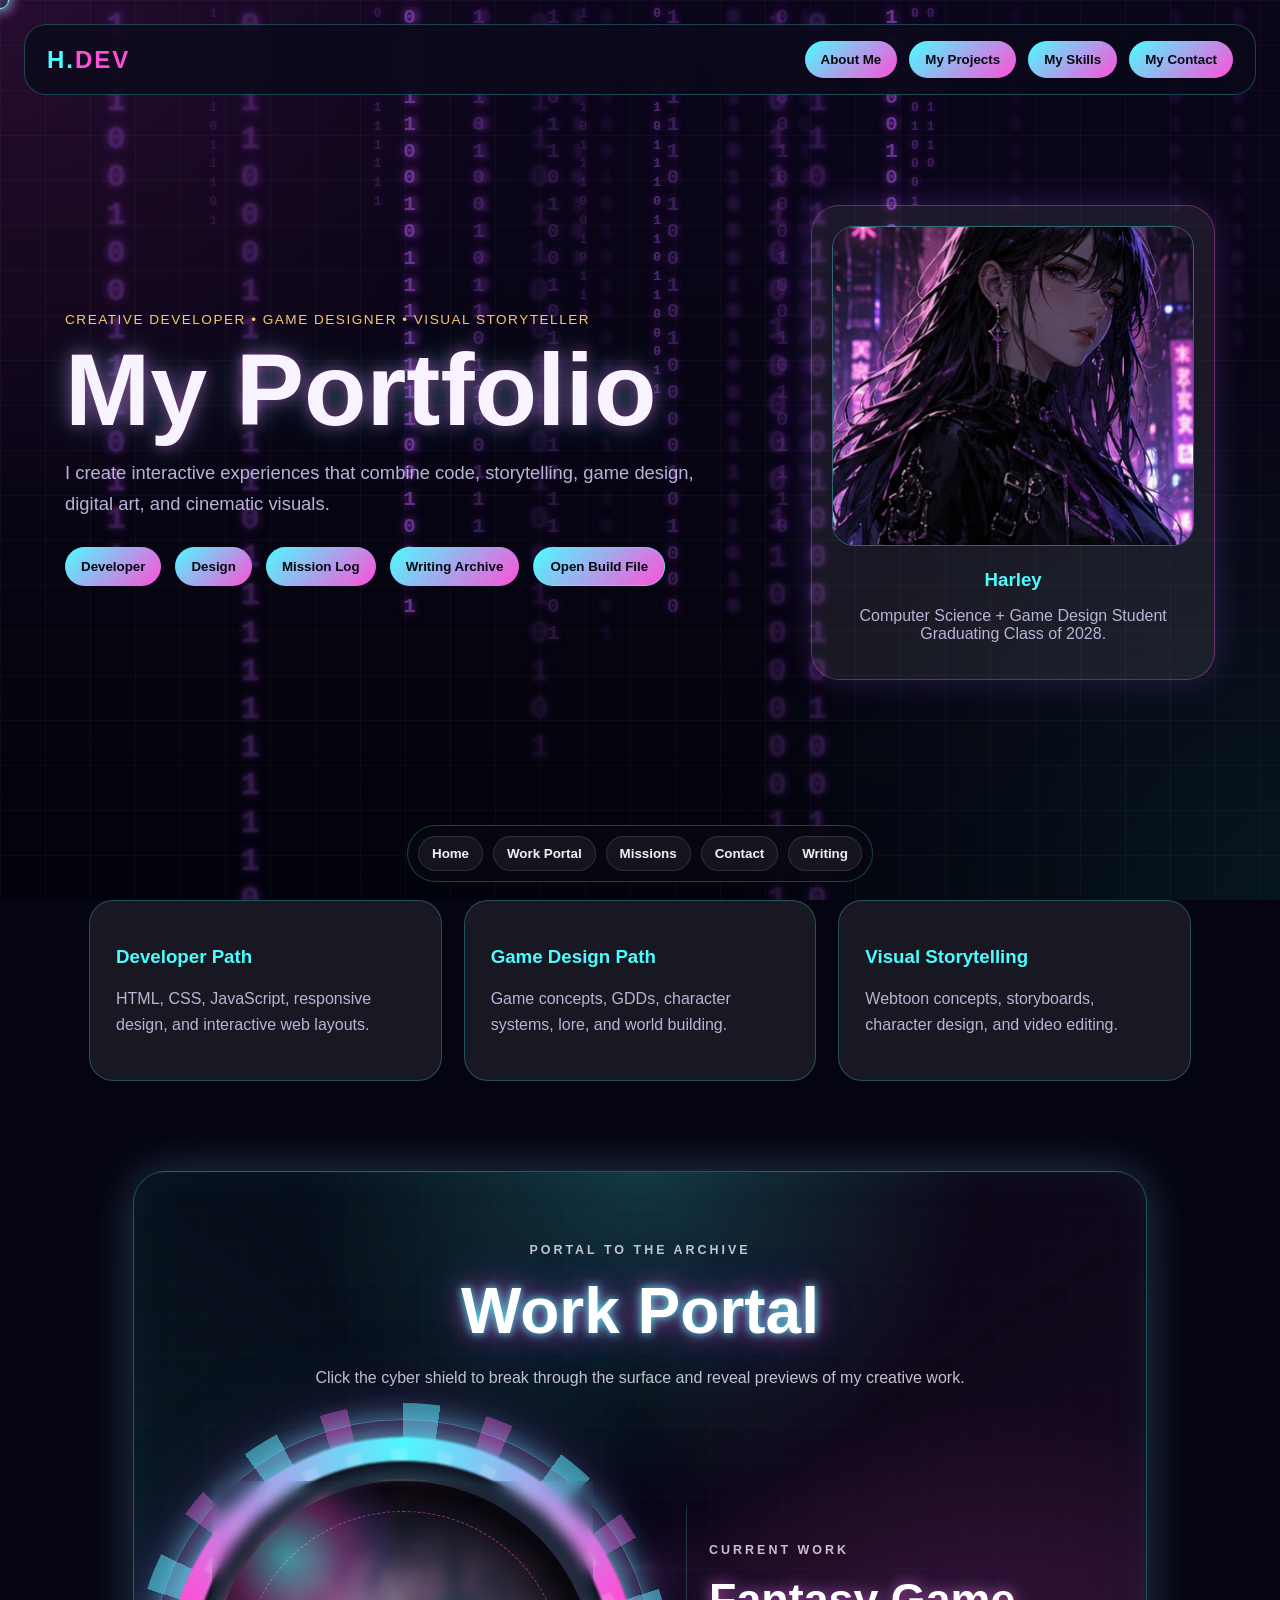
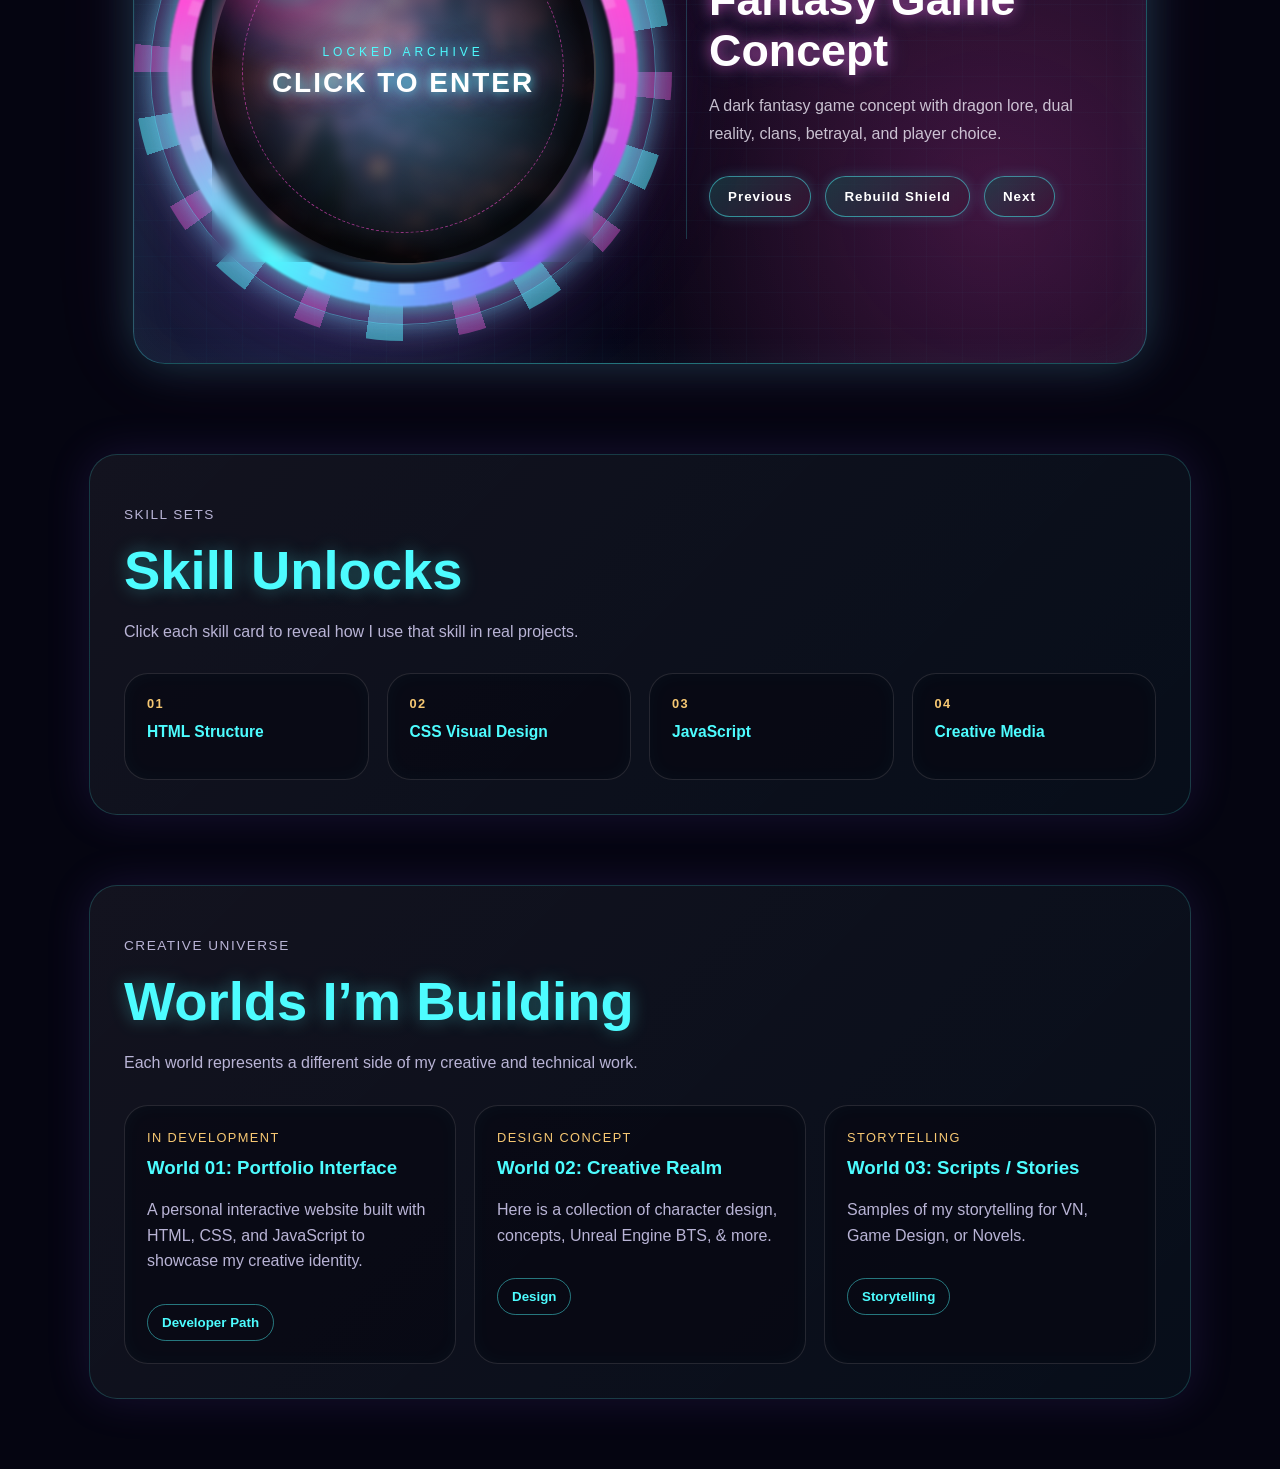
==== index.html @ 734c8b2d "Add files via upload Initial Upload of Creative Portfolio" ====
<!DOCTYPE html>
<html lang="en">
<head>
  <meta charset="UTF-8" />
  <meta name="viewport" content="width=device-width, initial-scale=1.0" />

  <title>Harley | Interactive Portfolio</title>

  <link rel="stylesheet" href="style.css" />
  <link rel="stylesheet" href="case-terminal.css" />
</head>

<body>
<!-- CYBER BACKGROUND -->
<div class="cyber-bg"></div>
<div class="binary-overlay" id="binaryOverlay"></div>
<div class="custom-cursor" id="customCursor"></div>
<div class="cursor-trail" id="cursorTrail"></div>
   <!-- LOADING SCREEN -->
<div class="loading-screen" id="loadingScreen">
  <div class="loading-box">
    <p class="loading-kicker">HARLEY.DEV SYSTEM</p>
    <h1>Initializing Archive</h1>

    <div class="loading-lines">
      <span>Loading Creative Systems...</span>
      <span>Developer Archive Online...</span>
      <span>Story Codex Synced...</span>
      <span>Game Signal Connected...</span>
      <span>Access Granted.</span>
    </div>

    <div class="loading-bar">
      <span></span>
    </div>
  </div>
</div>
  <div class="background-glow"></div>

  <header class="hero">
    <nav class="navbar">
      <h2 class="logo">H.<span>DEV</span></h2>

      <div class="nav-links">
        <button onclick="openPanel('aboutPanel')">About Me</button>
        <button onclick="openPanel('projectsPanel')">My Projects</button>
        <button onclick="openPanel('skillsPanel')">My Skills</button>
        <button onclick="openPanel('contactPanel')">My Contact</button>
      </div>
    </nav>

    <section class="hero-content">
      <div class="hero-text">
        <p class="eyebrow">Creative Developer • Game Designer • Visual Storyteller</p>

        <h1>My Portfolio</h1>

        <p class="intro">
          I create interactive experiences that combine code, storytelling,
          game design, digital art, and cinematic visuals.
        </p>

        <div class="main-buttons">
          <button onclick="window.location.href='developer.html'">Developer</button>
          <button onclick="window.location.href='game.html'">Design</button>
          <button onclick="window.location.href='mission.html'">Mission Log</button>
		  <button onclick="window.location.href='writing.html'">Writing Archive</button>
		  <button class="case-terminal-button" onclick="openCaseStudy('home')">Open Build File</button>
        </div>
      </div>

      <div class="hero-card">
        <img src="images/profile.jpg" alt="Portfolio profile image" />
        <h3>Harley</h3>
        <p>Computer Science + Game Design Student <br>Graduating Class of 2028.</p>
      </div>
    </section>
  </header>
  
  <main class="dashboard">

    <section class="portal-grid">

      <div class="portal-card" onclick="openPanel('developerPanel')">
        <h3>Developer Path</h3>
        <p>HTML, CSS, JavaScript, responsive design, and interactive web layouts.</p>
      </div>

      <div class="portal-card" onclick="openPanel('gamePanel')">
        <h3>Game Design Path</h3>
        <p>Game concepts, GDDs, character systems, lore, and world building.</p>
      </div>

      <div class="portal-card" onclick="openPanel('storyPanel')">
        <h3>Visual Storytelling</h3>
        <p>Webtoon concepts, storyboards, character design, and video editing.</p>
      </div>
	 
	
    </section>
	
	<!-- CYBERPUNK IMAGE PORTAL -->
<section class="cyber-portal-section" id="work-portal">
  <div class="portal-header">
    <p class="portal-kicker">Portal To The Archive</p>
    <h2>Work Portal</h2>
    <p>
      Click the cyber shield to break through the surface and reveal previews of my creative work.
    </p>
  </div>

  <div class="portal-shell">
    <div class="portal-frame">
      <div class="portal-energy-ring"></div>

      <div class="portal-viewer" id="portalViewer">
        <img
          id="portalImage"
          src="images/game-concept.jpg"
          alt="Portfolio project preview"
        />

        <canvas id="portalCanvas"></canvas>

        <div class="portal-overlay" id="portalOverlay">	
          <div class="scan-line"></div>
		  <div class="mouse-glow"></div>
		  
		  <div class="shield-text">
            <span>LOCKED ARCHIVE</span>
            <strong>CLICK TO ENTER</strong>
          </div>
        </div>
      </div>
    </div>

    <div class="portal-info">
      <p class="portal-label">Current Work</p>
      <h3 id="portalTitle">Fantasy Game Concept</h3>
      <p id="portalDescription">
        A dark fantasy game concept with dragon lore, dual reality, clans,
        betrayal, and player choice.
      </p>

      <div class="portal-controls">
        <button type="button" id="prevPortal">Previous</button>
        <button type="button" id="resetPortal">Rebuild Shield</button>
        <button type="button" id="nextPortal">Next</button>
      </div>
    </div>
  </div>
</section>
        <!-- SKILL UNLOCKS -->
<section class="expansion-section">
  <div class="section-heading">
    <p class="eyebrow">Skill Sets</p>
    <h2>Skill Unlocks</h2>
    <p>Click each skill card to reveal how I use that skill in real projects.</p>
  </div>

  <div class="unlock-grid">
    <button class="unlock-card" onclick="toggleReveal('htmlReveal')">
      <span>01</span>
      <h3>HTML Structure</h3>
      <p id="htmlReveal" class="reveal-text">
        I use HTML to organize pages, sections, project cards, links, and portfolio content clearly.
      </p>
    </button>

    <button class="unlock-card" onclick="toggleReveal('cssReveal')">
      <span>02</span>
      <h3>CSS Visual Design</h3>
      <p id="cssReveal" class="reveal-text">
        I use CSS to create layouts, glowing UI, responsive designs, panels, and visual branding.
      </p>
    </button>

    <button class="unlock-card" onclick="toggleReveal('jsReveal')">
      <span>03</span>
      <h3>JavaScript</h3>
      <p id="jsReveal" class="reveal-text">
        I use JavaScript for clickable panels, hidden content, project filters, modal windows, and interactive story/game systems.
      </p>
    </button>

    <button class="unlock-card" onclick="toggleReveal('mediaReveal')">
      <span>04</span>
      <h3>Creative Media</h3>
      <p id="mediaReveal" class="reveal-text">
        I use Clip Studio Paint, Adobe Suite, and Premiere Pro to create character designs, visual assets, edits, and process videos.
      </p>
    </button>
  </div>
</section>

<!-- WORLDS I AM BUILDING -->
<section class="expansion-section">
  <div class="section-heading">
    <p class="eyebrow">Creative Universe</p>
    <h2>Worlds I’m Building</h2>
    <p>Each world represents a different side of my creative and technical work.</p>
  </div>

  <div class="world-grid">
    <article class="world-card">
      <span class="status-tag">In Development</span>
      <h3>World 01: Portfolio Interface</h3>
      <p>
        A personal interactive website built with HTML, CSS, and JavaScript to showcase my creative identity.
      </p>
      <button onclick="window.location.href='developer.html'">Developer Path</button>
    </article>

    <article class="world-card">
      <span class="status-tag">Design Concept</span>
      <h3>World 02: Creative Realm</h3>
      <p>
       Here is a collection of character design, concepts, Unreal Engine BTS, & more.
      </p>
      <button onclick="window.location.href='game.html'">Design</button>
    </article>

    <article class="world-card">
      <span class="status-tag">Storytelling</span>
      <h3>World 03: Scripts / Stories</h3>
      <p>
        Samples of my storytelling for VN, Game Design, or Novels.
      </p>
     <button onclick="window.location.href='writing.html'">Storytelling</button>
    </article>
  </div>
</section>
  	  
  </main>

  <!-- ABOUT PANEL -->
  <section id="aboutPanel" class="side-panel">
    <button class="close-btn" onclick="closePanel('aboutPanel')">×</button>

    <h2>About Me</h2>

    <p>
      Hi, I’m Harley. I’m a double major in Computer Science and Game Design.
	  Graduating class of 2028 with a Bachelors of Game Development.
      My creative style blends cyberpunk visuals, fantasy storytelling,
      interactive design, and cinematic presentation.
    </p>

    <p>
      My goal is to build projects that prove I can think like a developer,
      design like a creator, and tell stories like a game/world builder.
    </p>
  </section>

  <!-- DEVELOPER PANEL -->
  <section id="developerPanel" class="side-panel">
    <button class="close-btn" onclick="closePanel('developerPanel')">×</button>

    <h2>Developer Skills</h2>

    <p>
      This section showcases my front-end development skills using HTML, CSS,
      JavaScript, interactive layouts, and responsive web design.
    </p>

    <div class="detail-grid">
      <div>
        <h3>Developer Skills</h3>
        <ul>
          <li>Interactive websites</li>
          <li>Portfolio layouts</li>
          <li>Story-based web pages</li>
          <li>Simple browser games</li>
          <li>Responsive mobile-friendly pages</li>
        </ul>
      </div>

      <div>
        <h3>Technology Skills</h3>
        <ul>
          <li>HTML</li>
          <li>CSS</li>
          <li>JavaScript</li>
          <li>VS Code</li>
          <li>GitHub</li>
        </ul>
      </div>
    </div>
  </section>

  <!-- GAME DESIGN PANEL -->
  <section id="gamePanel" class="side-panel">
    <button class="close-btn" onclick="closePanel('gamePanel')">×</button>

    <h2>Game Design Path</h2>

    <p>
      I create fantasy game concepts with lore, characters, world systems,
      player choices, and cinematic gameplay ideas.
    </p>

    <div class="image-feature">
      <img src="images/game-concept.jpg" alt="Fantasy game concept image" />
      <div>
        <h3>Featured Game Concept</h3>
        <p>
          A dark fantasy adventure involving a white snake, a dragon lord,
          lost bones, dual reality, clans, betrayal, and player choice.
        </p>
      </div>
    </div>
  </section>

  <!-- STORY PANEL -->
  <section id="storyPanel" class="side-panel">
    <button class="close-btn" onclick="closePanel('storyPanel')">×</button>

    <h2>Visual Storytelling Path</h2>

    <p>
      This section highlights my interest in webtoon panels, visual novels,
      manga-style storytelling, storyboards, and cinematic scene design.
    </p>

    <div class="image-feature">
      <img src="images/webtoon-art.jpg" alt="character art" />
      <div>
        <h3>Story + Visual Design</h3>
        <p>
          I enjoy creating character-driven stories with emotion, atmosphere,
          strong visual identity, and dramatic scene composition.
        </p>
      </div>
    </div>
  </section>

  <!-- PROJECTS PANEL -->
  <section id="projectsPanel" class="side-panel wide-panel">
    <button class="close-btn" onclick="closePanel('projectsPanel')">×</button>

    <h2>Featured Projects</h2>

    <div class="project-grid">

      <div class="project-card">
        <img src="images/game-concept.jpg" alt="Game concept preview" />
        <h3>Fantasy Game Concept</h3>
        <p>
          A dark fantasy game design with player choice, clans, dragon lore,
          and dual-reality mechanics.
        </p>
        <span>Game Design • Worldbuilding</span>
      </div>

      <div class="project-card">
        <img src="images/webtoon-art.jpg" alt="Webtoon project preview" />
        <h3>Webtoon / Visual Novel</h3>
        <p>
          Character-driven visual storytelling using romance, drama,
          fantasy elements, and cinematic panel layouts.
        </p>
        <span>Storytelling • Character Design</span>
      </div>

      <div class="project-card">
        <img src="images/video-project.jpg" alt="Video project preview" />
        <h3>Brand Video Project</h3>
        <p>
          A 2-minute edited video project with title cards, transitions,
          sound, pacing, and storyboarding.
        </p>
        <span>Premiere Pro • Storyboard</span>
      </div>

    </div>
  </section>

  <!-- SKILLS PANEL -->
  <section id="skillsPanel" class="side-panel">
    <button class="close-btn" onclick="closePanel('skillsPanel')">×</button>

    <h2>Developer Skills</h2>

    <div class="skill-tree">
      <span>HTML</span>
      <span>CSS</span>
      <span>JavaScript</span>
      <span>Python</span>
      <span>C#</span>
      <span>SQL</span>
      <span>Unreal Engine</span>
      <span>Clip Studio Paint</span>
      <span>Adobe Suite</span>
      <span>Premiere Pro</span>
      <span>Storyboarding</span>
      <span>Game Design</span>
    </div>
  </section>

  <!-- CONTACT PANEL -->
  <section id="contactPanel" class="side-panel">
    <button class="close-btn" onclick="closePanel('contactPanel')">×</button>

    <h2>Contact Me</h2>

    <p>Email: theharlowjune@gmail.com</p>
    <p>GitHub: github.com/Harleyjeanhuggins</p>
    <p>LinkedIn: linkedin.com/in/harleyhuggins96</p>
  </section>
   <!-- PROJECT MODAL -->
<div id="projectModal" class="modal-overlay">
  <div class="modal-box">
    <button class="close-btn" onclick="closeProjectModal()">×</button>

    <h2 id="modalTitle">Project Title</h2>
    <p id="modalDescription">Project description goes here.</p>

    <div class="modal-actions">
      <a href="#" class="neon-link">Final Link Coming Soon</a>
      <a href="#" class="neon-link">Process Video Coming Soon</a>
    </div>
  </div>
</div>

<!-- FLOATING QUICK MENU -->
<div class="floating-menu">
  <button onclick="window.scrollTo({ top: 0, behavior: 'smooth' })">Home</button>
  <button onclick="window.location.href='index.html#work-portal'">Work Portal</button>
   <button onclick="window.location.href='mission.html'">Missions</button>
  <button onclick="openPanel('contactPanel')">Contact</button>
  <button onclick="window.location.href='writing.html'">Writing</button>
</div>
	<!-- UNIVERSAL CASE STUDY TERMINAL -->
<div class="case-terminal-modal" id="caseTerminalModal">
  <div class="case-terminal-box">
    <button class="case-terminal-close" onclick="closeCaseStudy()">×</button>

    <div class="case-terminal-top">
      <span></span>
      <span></span>
      <span></span>
    </div>

    <p class="case-terminal-line">> BUILD FILE OPENED</p>
    <h2 id="caseTerminalTitle">Case Study</h2>

    <div class="case-terminal-grid">
      <section class="case-terminal-section">
        <h3>Goal</h3>
        <p id="caseTerminalGoal"></p>
      </section>

      <section class="case-terminal-section">
        <h3>Problem</h3>
        <p id="caseTerminalProblem"></p>
      </section>

      <section class="case-terminal-section full-width">
        <h3>Solution</h3>
        <p id="caseTerminalSolution"></p>
      </section>

      <section class="case-terminal-section">
        <h3>Tools Used</h3>
        <div class="case-terminal-tools" id="caseTerminalTools"></div>
      </section>

      <section class="case-terminal-section">
        <h3>What I Learned</h3>
        <ul id="caseTerminalLearned"></ul>
      </section>

      <section class="case-terminal-section full-width">
        <h3>Next Upgrade</h3>
        <p id="caseTerminalNext"></p>
      </section>
    </div>
  </div>
</div>
  <script src="background.js"></script>
  <script src="cursor.js"></script>
  <script src="case-terminal.js"></script>
  <script src="script.js"></script>
</body>
</html>
---- style.css ----
:root {
  --bg: #080812;
  --panel: rgba(17, 18, 38, 0.92);
  --panel-soft: rgba(255, 255, 255, 0.08);
  --text: #f7f3ff;
  --muted: #b9b4d6;
  --cyan: #4dfcff;
  --pink: #ff4fd8;
  --purple: #8b5cf6;
  --gold: #f7c873;
  --dark: #0d0d1a;
}

* {
  box-sizing: border-box;
}

body {
  margin: 0;
  font-family: Arial, sans-serif;
  background:
    radial-gradient(circle at top left, rgba(255, 79, 216, 0.25), transparent 35%),
    radial-gradient(circle at bottom right, rgba(77, 252, 255, 0.2), transparent 35%),
    var(--bg);
  color: var(--text);
  min-height: 100vh;
  overflow-x: hidden;
}

.background-glow {
  position: fixed;
  inset: 0;
  background-image:
    linear-gradient(rgba(255,255,255,0.03) 1px, transparent 1px),
    linear-gradient(90deg, rgba(255,255,255,0.03) 1px, transparent 1px);
  background-size: 45px 45px;
  pointer-events: none;
  z-index: -1;
}

.hero {
  min-height: 100vh;
  padding: 24px;
}

.navbar {
  display: flex;
  justify-content: space-between;
  align-items: center;
  border: 1px solid rgba(77, 252, 255, 0.25);
  background: rgba(10, 10, 24, 0.75);
  padding: 16px 22px;
  border-radius: 22px;
  backdrop-filter: blur(12px);
}

.logo {
  margin: 0;
  letter-spacing: 2px;
  color: var(--cyan);
}

.logo span {
  color: var(--pink);
}

.nav-links {
  display: flex;
  gap: 12px;
  flex-wrap: wrap;
}

button {
  border: none;
  cursor: pointer;
  font-weight: bold;
}

.nav-links button,
.main-buttons button {
  background: linear-gradient(135deg, var(--cyan), var(--pink));
  color: #080812;
  padding: 11px 16px;
  border-radius: 999px;
  transition: 0.3s;
}

.nav-links button:hover,
.main-buttons button:hover {
  transform: translateY(-3px);
  box-shadow: 0 0 22px rgba(77, 252, 255, 0.45);
}

.hero-content {
  max-width: 1150px;
  margin: 110px auto 0;
  display: grid;
  grid-template-columns: 1.4fr 0.8fr;
  gap: 40px;
  align-items: center;
}

.eyebrow {
  color: var(--gold);
  letter-spacing: 1.5px;
  text-transform: uppercase;
  font-size: 0.85rem;
}

.hero h1 {
  font-size: clamp(3rem, 8vw, 6.5rem);
  line-height: 0.95;
  margin: 10px 0;
  text-shadow:
    0 0 15px rgba(255, 79, 216, 0.45),
    0 0 30px rgba(77, 252, 255, 0.35);
}

.intro {
  color: var(--muted);
  max-width: 650px;
  font-size: 1.15rem;
  line-height: 1.7;
}

.main-buttons {
  display: flex;
  gap: 14px;
  flex-wrap: wrap;
  margin-top: 28px;
}

.hero-card {
  background: var(--panel-soft);
  border: 1px solid rgba(255, 79, 216, 0.35);
  border-radius: 28px;
  padding: 20px;
  text-align: center;
  box-shadow: 0 0 35px rgba(139, 92, 246, 0.22);
}

.hero-card img {
  width: 100%;
  height: 320px;
  object-fit: cover;
  border-radius: 22px;
  border: 1px solid rgba(77, 252, 255, 0.35);
}

.hero-card h3 {
  color: var(--cyan);
  margin-bottom: 4px;
}

.hero-card p {
  color: var(--muted);
}

.dashboard {
  max-width: 1150px;
  margin: 0 auto 70px;
  padding: 0 24px;
}

.portal-grid {
  display: grid;
  grid-template-columns: repeat(3, 1fr);
  gap: 22px;
}

.portal-card {
  background: var(--panel-soft);
  border: 1px solid rgba(77, 252, 255, 0.25);
  border-radius: 24px;
  padding: 26px;
  transition: 0.3s;
  cursor: pointer;
}

.portal-card:hover {
  transform: translateY(-8px);
  border-color: var(--pink);
  box-shadow: 0 0 30px rgba(255, 79, 216, 0.25);
}

.portal-card h3 {
  color: var(--cyan);
}

.portal-card p {
  color: var(--muted);
  line-height: 1.6;
}

/* SLIDE-OUT PANELS */
.side-panel {
  position: fixed;
  top: 0;
  right: -100%;
  width: min(560px, 100%);
  height: 100vh;
  overflow-y: auto;
  background: var(--panel);
  border-left: 1px solid rgba(77, 252, 255, 0.35);
  box-shadow: -20px 0 50px rgba(0, 0, 0, 0.5);
  padding: 40px;
  z-index: 10;
  transition: 0.4s ease;
}

.side-panel.active {
  right: 0;
}

.wide-panel {
  width: min(900px, 100%);
}

.close-btn {
  position: sticky;
  top: 0;
  float: right;
  background: var(--pink);
  color: white;
  width: 42px;
  height: 42px;
  border-radius: 50%;
  font-size: 1.6rem;
}

.side-panel h2 {
  font-size: 2.5rem;
  color: var(--cyan);
  margin-top: 40px;
}

.side-panel p {
  color: var(--muted);
  line-height: 1.7;
}

.detail-grid {
  display: grid;
  grid-template-columns: 1fr 1fr;
  gap: 22px;
  margin-top: 24px;
}

.detail-grid div,
.project-card {
  background: var(--panel-soft);
  border: 1px solid rgba(255, 255, 255, 0.12);
  padding: 22px;
  border-radius: 20px;
}

li {
  margin-bottom: 10px;
  color: var(--muted);
}

.image-feature {
  display: grid;
  grid-template-columns: 180px 1fr;
  gap: 20px;
  align-items: center;
  margin-top: 25px;
  background: var(--panel-soft);
  padding: 18px;
  border-radius: 22px;
}

.image-feature img {
  width: 100%;
  height: 180px;
  object-fit: cover;
  border-radius: 18px;
}

.project-grid {
  display: grid;
  grid-template-columns: repeat(3, 1fr);
  gap: 18px;
}

.project-card img {
  width: 100%;
  height: 170px;
  object-fit: cover;
  border-radius: 16px;
}

.project-card h3 {
  color: var(--gold);
}

.project-card span {
  color: var(--cyan);
  font-weight: bold;
  font-size: 0.9rem;
}

.skill-tree {
  display: flex;
  flex-wrap: wrap;
  gap: 14px;
  margin-top: 25px;
}

.skill-tree span {
  background: linear-gradient(135deg, rgba(77, 252, 255, 0.2), rgba(255, 79, 216, 0.2));
  border: 1px solid rgba(77, 252, 255, 0.35);
  padding: 12px 16px;
  border-radius: 999px;
  color: var(--text);
}

/* MOBILE */
@media (max-width: 850px) {
  .hero-content {
    grid-template-columns: 1fr;
    margin-top: 60px;
  }

  .portal-grid,
  .project-grid,
  .detail-grid,
  .image-feature {
    grid-template-columns: 1fr;
  }

  .navbar {
    align-items: flex-start;
    flex-direction: column;
    gap: 16px;
  }

  .hero-card img {
    height: 240px;
  }
}
/* 
  CREATIVE ADD-ONS
*/

.expansion-section {
  margin-top: 70px;
  padding: 34px;
  border: 1px solid rgba(77, 252, 255, 0.18);
  border-radius: 28px;
  background: linear-gradient(
    135deg,
    rgba(255, 255, 255, 0.06),
    rgba(77, 252, 255, 0.04)
  );
  box-shadow: 0 0 45px rgba(139, 92, 246, 0.14);
}

.section-heading {
  max-width: 760px;
  margin-bottom: 28px;
}

.section-heading h2 {
  font-size: clamp(2rem, 5vw, 3.4rem);
  margin: 8px 0;
  color: var(--cyan);
  text-shadow: 0 0 18px rgba(77, 252, 255, 0.35);
}

.section-heading p {
  color: var(--muted);
  line-height: 1.7;
}

.unlock-grid,
.world-grid,
.video-grid,
.case-grid {
  display: grid;
  grid-template-columns: repeat(3, 1fr);
  gap: 18px;
}

.unlock-grid {
  grid-template-columns: repeat(4, 1fr);
}

.unlock-card,
.world-card,
.video-card,
.case-card {
  text-align: left;
  color: var(--text);
  background: rgba(8, 8, 18, 0.68);
  border: 1px solid rgba(255, 255, 255, 0.12);
  border-radius: 24px;
  padding: 22px;
  transition: 0.3s ease;
  box-shadow: inset 0 0 20px rgba(77, 252, 255, 0.03);
}

.unlock-card:hover,
.world-card:hover,
.video-card:hover,
.case-card:hover {
  transform: translateY(-6px);
  border-color: var(--pink);
  box-shadow: 0 0 30px rgba(255, 79, 216, 0.18);
}

.unlock-card span,
.status-tag {
  display: inline-block;
  color: var(--gold);
  font-size: 0.8rem;
  letter-spacing: 1.4px;
  text-transform: uppercase;
  margin-bottom: 12px;
}

.unlock-card h3,
.world-card h3,
.video-card h3,
.case-card h3 {
  color: var(--cyan);
  margin-top: 0;
}

.unlock-card p,
.world-card p,
.video-card p,
.case-card p {
  color: var(--muted);
  line-height: 1.6;
}

.reveal-text {
  display: none;
  margin-top: 14px;
  border-top: 1px solid rgba(77, 252, 255, 0.2);
  padding-top: 14px;
}

.reveal-text.show {
  display: block;
}

.world-card button,
.case-card button {
  margin-top: 14px;
  background: transparent;
  color: var(--cyan);
  border: 1px solid rgba(77, 252, 255, 0.45);
  padding: 10px 14px;
  border-radius: 999px;
  transition: 0.3s;
}

.world-card button:hover,
.case-card button:hover {
  color: #080812;
  background: var(--cyan);
  box-shadow: 0 0 20px rgba(77, 252, 255, 0.35);
}

.video-placeholder {
  display: grid;
  place-items: center;
  height: 170px;
  border-radius: 18px;
  margin-bottom: 16px;
  background:
    linear-gradient(135deg, rgba(255, 79, 216, 0.22), rgba(77, 252, 255, 0.14)),
    repeating-linear-gradient(
      90deg,
      rgba(255, 255, 255, 0.04) 0 1px,
      transparent 1px 16px
    );
  border: 1px solid rgba(77, 252, 255, 0.25);
  color: var(--gold);
  font-weight: bold;
  letter-spacing: 2px;
}

.neon-link {
  display: inline-block;
  color: var(--cyan);
  text-decoration: none;
  border-bottom: 1px solid var(--cyan);
  margin-top: 10px;
  transition: 0.3s;
}

.neon-link:hover {
  color: var(--pink);
  border-bottom-color: var(--pink);
}

.modal-overlay {
  position: fixed;
  inset: 0;
  display: none;
  align-items: center;
  justify-content: center;
  padding: 22px;
  background: rgba(0, 0, 0, 0.72);
  backdrop-filter: blur(10px);
  z-index: 30;
}

.modal-overlay.active {
  display: flex;
}

.modal-box {
  width: min(720px, 100%);
  background: var(--panel);
  border: 1px solid rgba(77, 252, 255, 0.35);
  border-radius: 28px;
  padding: 32px;
  box-shadow: 0 0 60px rgba(77, 252, 255, 0.18);
}

.modal-box h2 {
  color: var(--cyan);
  font-size: 2.2rem;
  margin-top: 20px;
}

.modal-box p {
  color: var(--muted);
  line-height: 1.7;
}

.modal-actions {
  display: flex;
  flex-wrap: wrap;
  gap: 18px;
  margin-top: 20px;
}

.floating-menu {
  position: fixed;
  left: 50%;
  bottom: 18px;
  transform: translateX(-50%);
  display: flex;
  gap: 10px;
  padding: 10px;
  border-radius: 999px;
  background: rgba(8, 8, 18, 0.82);
  border: 1px solid rgba(77, 252, 255, 0.25);
  backdrop-filter: blur(12px);
  z-index: 8;
}

.floating-menu button {
  background: rgba(255, 255, 255, 0.06);
  color: var(--text);
  border: 1px solid rgba(255, 255, 255, 0.12);
  border-radius: 999px;
  padding: 9px 13px;
}

.floating-menu button:hover {
  color: #080812;
  background: var(--cyan);
}

@media (max-width: 1000px) {
  .unlock-grid,
  .world-grid,
  .video-grid,
  .case-grid {
    grid-template-columns: 1fr 1fr;
  }
}

@media (max-width: 650px) {
  .unlock-grid,
  .world-grid,
  .video-grid,
  .case-grid {
    grid-template-columns: 1fr;
  }

  .expansion-section {
    padding: 22px;
  }

  .floating-menu {
    width: calc(100% - 24px);
    overflow-x: auto;
    justify-content: flex-start;
    border-radius: 18px;
  }
}
/*PORTAL */

.cyber-portal-section {
  width: min(1100px, 92%);
  margin: 90px auto;
  padding: 56px 34px;
  border: 1px solid rgba(77, 252, 255, 0.32);
  border-radius: 32px;
  background:
    radial-gradient(circle at 50% 0%, rgba(77, 252, 255, 0.2), transparent 36%),
    radial-gradient(circle at 85% 80%, rgba(255, 79, 216, 0.2), transparent 38%),
    radial-gradient(circle at 15% 90%, rgba(139, 92, 246, 0.18), transparent 35%),
    rgba(5, 5, 18, 0.88);
  box-shadow:
    0 0 45px rgba(77, 252, 255, 0.2),
    0 0 90px rgba(255, 79, 216, 0.08),
    inset 0 0 45px rgba(77, 252, 255, 0.06);
  position: relative;
  overflow: hidden;
}

.cyber-portal-section::before {
  content: "";
  position: absolute;
  inset: 0;
  background-image:
    linear-gradient(rgba(77, 252, 255, 0.06) 1px, transparent 1px),
    linear-gradient(90deg, rgba(77, 252, 255, 0.06) 1px, transparent 1px);
  background-size: 36px 36px;
  opacity: 0.38;
  pointer-events: none;
}

.cyber-portal-section::after {
  content: "";
  position: absolute;
  inset: -40%;
  background:
    conic-gradient(
      from 180deg,
      transparent,
      rgba(77, 252, 255, 0.08),
      transparent,
      rgba(255, 79, 216, 0.08),
      transparent
    );
  animation: portalSectionAura 16s linear infinite;
  pointer-events: none;
}

.portal-header {
  position: relative;
  z-index: 2;
  text-align: center;
  max-width: 760px;
  margin: 0 auto 46px;
}

.portal-kicker,
.portal-label {
  color: var(--cyan);
  text-transform: uppercase;
  letter-spacing: 3px;
  font-size: 0.78rem;
  font-weight: 800;
}

.portal-header h2 {
  font-size: clamp(2.2rem, 5vw, 4.2rem);
  margin: 10px 0;
  color: white;
  text-shadow:
    0 0 10px rgba(77, 252, 255, 0.95),
    0 0 25px rgba(255, 79, 216, 0.65),
    0 0 55px rgba(139, 92, 246, 0.45);
}

.portal-header p {
  color: rgba(247, 243, 255, 0.78);
  line-height: 1.7;
}

.portal-shell {
  position: relative;
  z-index: 2;
  display: grid;
  grid-template-columns: minmax(300px, 470px) 1fr;
  gap: 48px;
  align-items: center;
}

.portal-frame {
  position: relative;
  width: min(470px, 100%);
  aspect-ratio: 1 / 1;
  margin: 0 auto;
  display: grid;
  place-items: center;
  isolation: isolate;
}

.portal-frame::before {
  content: "";
  position: absolute;
  inset: -34px;
  border-radius: 50%;
  background:
    repeating-conic-gradient(
      from 0deg,
      rgba(77, 252, 255, 0.95) 0deg 8deg,
      transparent 8deg 18deg,
      rgba(255, 79, 216, 0.75) 18deg 24deg,
      transparent 24deg 36deg
    );
  filter: blur(0.5px);
  opacity: 0.55;
  animation: portalOuterSpin 18s linear infinite;
  z-index: -3;
}

.portal-frame::after {
  content: "";
  position: absolute;
  inset: -18px;
  border-radius: 50%;
  border: 1px solid rgba(77, 252, 255, 0.45);
  box-shadow:
    0 0 30px rgba(77, 252, 255, 0.45),
    inset 0 0 30px rgba(255, 79, 216, 0.18);
  animation: portalPulse 2.6s ease-in-out infinite;
  z-index: -2;
}

.portal-energy-ring {
  position: absolute;
  inset: 0;
  border-radius: 50%;
  background:
    conic-gradient(
      from 0deg,
      var(--cyan),
      var(--pink),
      var(--purple),
      var(--cyan),
      var(--pink),
      var(--cyan)
    );
  filter: blur(1px);
  animation: portalSpin 6s linear infinite;
  box-shadow:
    0 0 28px rgba(77, 252, 255, 0.75),
    0 0 65px rgba(255, 79, 216, 0.35),
    0 0 120px rgba(139, 92, 246, 0.22);
}

.portal-energy-ring::before {
  content: "";
  position: absolute;
  inset: 12px;
  border-radius: 50%;
  background:
    repeating-conic-gradient(
      from 45deg,
      rgba(255, 255, 255, 0.18) 0deg 4deg,
      transparent 4deg 12deg
    );
  mix-blend-mode: screen;
}

.portal-energy-ring::after {
  content: "";
  position: absolute;
  inset: 24px;
  border-radius: 50%;
  background: #050512;
  box-shadow: inset 0 0 40px rgba(0, 0, 0, 0.95);
}

.portal-viewer {
  width: 82%;
  height: 82%;
  border-radius: 50%;
  position: relative;
  overflow: hidden;
  cursor: crosshair;
  border: 2px solid rgba(247, 243, 255, 0.26);
  background: #000;
  box-shadow:
    inset 0 0 35px rgba(0, 0, 0, 0.95),
    inset 0 0 65px rgba(77, 252, 255, 0.1),
    0 0 35px rgba(77, 252, 255, 0.42),
    0 0 75px rgba(255, 79, 216, 0.16);
	.portal-viewer {
  --mouse-x: 50%;
  --mouse-y: 50%;
}
}

.portal-viewer::before {
  content: "";
  position: absolute;
  inset: -25%;
  background:
    linear-gradient(
      115deg,
      transparent 30%,
      rgba(255, 255, 255, 0.2) 48%,
      transparent 58%
    );
  transform: translateX(-80%) rotate(10deg);
  animation: portalLightSweep 3.5s ease-in-out infinite;
  z-index: 2;
  pointer-events: none;
}

.portal-viewer::after {
  content: "";
  position: absolute;
  inset: 0;
  border-radius: 50%;
  background:
    radial-gradient(circle, rgba(255, 255, 255, 0.45), transparent 18%),
    radial-gradient(circle, rgba(77, 252, 255, 0.35), transparent 48%);
  opacity: 0;
  transform: scale(0.1);
  z-index: 6;
  pointer-events: none;
}

.portal-viewer.shield-burst::after {
  animation: shieldBurstFlash 0.65s ease-out forwards;
}

.portal-viewer img {
  width: 100%;
  height: 100%;
  object-fit: cover;
  filter: saturate(1.28) contrast(1.12) brightness(0.85);
  transform: scale(1.07);
  transition:
    transform 0.65s ease,
    filter 0.65s ease;
}

.portal-viewer:hover img {
  transform: scale(1.13);
  filter: saturate(1.5) contrast(1.18) brightness(1);
}

#portalCanvas {
  position: absolute;
  inset: 0;
  width: 100%;
  height: 100%;
  z-index: 7;
  pointer-events: none;
}

.portal-overlay {
  position: absolute;
  inset: 0;
  z-index: 5;
  display: grid;
  place-items: center;
  overflow: hidden;
  background:
    radial-gradient(circle at 50% 50%, rgba(77, 252, 255, 0.24), rgba(0, 0, 0, 0.88) 68%),
    linear-gradient(135deg, rgba(255, 79, 216, 0.28), rgba(77, 252, 255, 0.18));
  backdrop-filter: blur(7px);
  transition:
    opacity 0.45s ease,
    transform 0.45s ease,
    filter 0.45s ease;
}
.portal-overlay.is-rebuilding {
  animation: shieldRebuild 1.6s ease-out forwards;
}

@keyframes shieldRebuild {
  0% {
    opacity: 0;
    transform: scale(1.35) rotate(10deg);
    filter: blur(10px);
  }

  45% {
    opacity: 0.55;
    transform: scale(1.08) rotate(-3deg);
    filter: blur(5px);
  }

  100% {
    opacity: 1;
    transform: scale(1) rotate(0deg);
    filter: blur(0);
  }
}
.portal-overlay .mouse-glow {
  position: absolute;
  left: var(--mouse-x);
  top: var(--mouse-y);
  width: 230px;
  height: 230px;
  border-radius: 50%;
  transform: translate(-50%, -50%);
  background:
    radial-gradient(
      circle,
      rgba(77, 252, 255, 0.55) 0%,
      rgba(255, 79, 216, 0.28) 35%,
      rgba(139, 92, 246, 0.12) 55%,
      transparent 72%
    );
  filter: blur(3px);
  opacity: 3;
  mix-blend-mode: screen;
  pointer-events: none;
  transition: opacity 0.2s ease;
  z-index: 1;
}

.portal-viewer:hover .mouse-glow {
  opacity: 3;
}

.portal-overlay.is-broken .mouse-glow {
  opacity: 0;
}
}

.portal-overlay::before {
  content: "";
  position: absolute;
  inset: 16px;
  border-radius: 50%;
  border: 1px solid rgba(77, 252, 255, 0.5);
  box-shadow:
    inset 0 0 22px rgba(77, 252, 255, 0.3),
    0 0 22px rgba(255, 79, 216, 0.24);
  animation: shieldBreath 1.9s ease-in-out infinite;
}

.portal-overlay::after {
  content: "";
  position: absolute;
  inset: 30px;
  border-radius: 50%;
  border: 1px dashed rgba(255, 79, 216, 0.55);
  animation: portalSpinReverse 8s linear infinite;
}

.portal-overlay.is-broken {
  opacity: 0;
  transform: scale(1.35) rotate(10deg);
  filter: blur(8px);
  pointer-events: none;
}

.scan-line {
  position: absolute;
  left: 14%;
  top: -12px;
  width: 72%;
  height: 3px;
  border-radius: 999px;
  background: linear-gradient(
    to bottom,
    transparent 0%,
    rgba(77, 252, 255, 0.45) 25%,
    rgba(255, 255, 255, 0.95) 50%,
    rgba(77, 252, 255, 0.75) 70%,
    transparent 100%
  );
  box-shadow:
    0 0 8px rgba(77, 252, 255, 0.95),
    0 0 16px rgba(77, 252, 255, 0.65),
    0 0 24px rgba(255, 79, 216, 0.35);
  opacity: 0.95;
  mix-blend-mode: screen;
  pointer-events: none;
  z-index: 3;
  animation: portalScannerDown 2.4s linear infinite;
}

.shield-text {
  position: relative;
  z-index: 2;
  text-align: center;
  color: white;
  padding: 18px;
  text-shadow:
    0 0 12px rgba(77, 252, 255, 0.95),
    0 0 26px rgba(255, 79, 216, 0.55);
}

.shield-text span {
  display: block;
  font-size: 0.75rem;
  letter-spacing: 4px;
  color: var(--cyan);
  margin-bottom: 8px;
}

.shield-text strong {
  display: block;
  font-size: clamp(1.1rem, 3vw, 1.75rem);
  letter-spacing: 2px;
}

.portal-info {
  color: white;
  padding: 22px;
  border-left: 1px solid rgba(77, 252, 255, 0.2);
}

.portal-info h3 {
  font-size: clamp(1.8rem, 4vw, 2.8rem);
  margin: 8px 0 16px;
  color: white;
  text-shadow:
    0 0 14px rgba(255, 79, 216, 0.62),
    0 0 25px rgba(77, 252, 255, 0.25);
}

.portal-info p {
  color: rgba(247, 243, 255, 0.78);
  line-height: 1.75;
  max-width: 560px;
}

.portal-controls {
  display: flex;
  flex-wrap: wrap;
  gap: 14px;
  margin-top: 28px;
}

.portal-controls button {
  border: 1px solid rgba(77, 252, 255, 0.48);
  background:
    linear-gradient(135deg, rgba(77, 252, 255, 0.18), rgba(255, 79, 216, 0.14)),
    rgba(0, 0, 0, 0.48);
  color: white;
  padding: 12px 18px;
  border-radius: 999px;
  cursor: pointer;
  font-weight: 800;
  letter-spacing: 1px;
  box-shadow: 0 0 14px rgba(77, 252, 255, 0.18);
  transition:
    transform 0.25s ease,
    box-shadow 0.25s ease,
    border-color 0.25s ease,
    background 0.25s ease;
}

.portal-controls button:hover {
  transform: translateY(-3px);
  border-color: rgba(255, 79, 216, 0.78);
  box-shadow:
    0 0 20px rgba(77, 252, 255, 0.38),
    0 0 34px rgba(255, 79, 216, 0.28);
}
@keyframes portalScannerDown {
  0% {
    transform: translateY(0);
    opacity: 0;
  }

  8% {
    opacity: 1;
  }

  92% {
    opacity: 1;
  }

  100% {
    transform: translateY(360px);
    opacity: 0;
  }
}

@keyframes portalSectionAura {
  from {
    transform: rotate(0deg);
  }

  to {
    transform: rotate(360deg);
  }
}

@keyframes portalSpin {
  from {
    transform: rotate(0deg);
  }

  to {
    transform: rotate(360deg);
  }
}

@keyframes portalSpinReverse {
  from {
    transform: rotate(360deg);
  }

  to {
    transform: rotate(0deg);
  }
}

@keyframes portalOuterSpin {
  from {
    transform: rotate(0deg) scale(1);
  }

  to {
    transform: rotate(-360deg) scale(1);
  }
}

@keyframes portalPulse {
  0%,
  100% {
    transform: scale(1);
    opacity: 0.65;
  }

  50% {
    transform: scale(1.04);
    opacity: 1;
  }
}

@keyframes shieldBreath {
  0%,
  100% {
    transform: scale(1);
    opacity: 0.65;
  }

  50% {
    transform: scale(1.06);
    opacity: 1;
  }
}

@keyframes portalLightSweep {
  0% {
    transform: translateX(-90%) rotate(10deg);
    opacity: 0;
  }

  35% {
    opacity: 0.9;
  }

  65% {
    opacity: 0.55;
  }

  100% {
    transform: translateX(90%) rotate(10deg);
    opacity: 0;
  }
}

@keyframes shieldBurstFlash {
  0% {
    opacity: 0.95;
    transform: scale(0.05);
  }

  55% {
    opacity: 0.7;
    transform: scale(1.45);
  }

  100% {
    opacity: 0;
    transform: scale(2);
  }
}

@keyframes scanMove {
  from {
    transform: translateY(-18px);
  }

  to {
    transform: translateY(18px);
  }
}

@media (max-width: 850px) {
  .cyber-portal-section {
    padding: 38px 20px;
  }

  .portal-shell {
    grid-template-columns: 1fr;
  }

  .portal-info {
    text-align: center;
    border-left: none;
    border-top: 1px solid rgba(77, 252, 255, 0.2);
  }

  .portal-info p {
    margin-left: auto;
    margin-right: auto;
  }

  .portal-controls {
    justify-content: center;
  }
}
/* 
   SHORT LOADING SCREEN
 */

.loading-screen {
  position: fixed;
  inset: 0;
  z-index: 999;
  display: grid;
  place-items: center;
  background:
    radial-gradient(circle at top left, rgba(255, 79, 216, 0.24), transparent 35%),
    radial-gradient(circle at bottom right, rgba(77, 252, 255, 0.2), transparent 35%),
    #050511;
  transition: opacity 0.65s ease, visibility 0.65s ease;
}

.loading-screen.hidden {
  opacity: 0;
  visibility: hidden;
  pointer-events: none;
}

.loading-box {
  width: min(680px, calc(100% - 40px));
  padding: 34px;
  border-radius: 30px;
  background: rgba(8, 8, 18, 0.86);
  border: 1px solid rgba(77, 252, 255, 0.3);
  box-shadow:
    0 0 45px rgba(77, 252, 255, 0.18),
    0 0 70px rgba(255, 79, 216, 0.08);
  text-align: center;
}

.loading-kicker {
  color: var(--gold);
  text-transform: uppercase;
  letter-spacing: 3px;
  font-size: 0.8rem;
}

.loading-box h1 {
  color: var(--cyan);
  font-size: clamp(2rem, 6vw, 4rem);
  margin: 10px 0 24px;
  text-shadow:
    0 0 18px rgba(77, 252, 255, 0.55),
    0 0 30px rgba(255, 79, 216, 0.2);
}

.loading-lines {
  display: grid;
  gap: 8px;
  color: var(--muted);
  margin-bottom: 24px;
}

.loading-lines span {
  opacity: 0;
  animation: loadingText 1.8s ease forwards;
}

.loading-lines span:nth-child(1) { animation-delay: 0.15s; }
.loading-lines span:nth-child(2) { animation-delay: 0.35s; }
.loading-lines span:nth-child(3) { animation-delay: 0.55s; }
.loading-lines span:nth-child(4) { animation-delay: 0.75s; }
.loading-lines span:nth-child(5) { animation-delay: 0.95s; color: var(--gold); }

.loading-bar {
  height: 10px;
  border-radius: 999px;
  background: rgba(255, 255, 255, 0.08);
  overflow: hidden;
}

.loading-bar span {
  display: block;
  height: 100%;
  width: 100%;
  border-radius: inherit;
  background: linear-gradient(90deg, var(--cyan), var(--pink), var(--gold));
  box-shadow: 0 0 18px rgba(77, 252, 255, 0.55);
  transform-origin: left center;
  animation: loadingFill 1.75s ease forwards;
}

@keyframes loadingText {
  from {
    opacity: 0;
    transform: translateY(8px);
  }

  to {
    opacity: 1;
    transform: translateY(0);
  }
}

@keyframes loadingFill {
  from {
    transform: scaleX(0);
  }

  to {
    transform: scaleX(1);
  }
}
/* 
   CYBERPUNK CUSTOM CURSOR
 */

body {
  cursor: none;
}

button,
a,
.portal-card,
.unlock-card,
.world-card,
.case-card,
.video-card,
.skill-pill,
.branch-btn,
.tv-shell,
.book-cover {
  cursor: none;
}

.custom-cursor {
  position: fixed;
  left: 0;
  top: 0;
  width: 18px;
  height: 18px;
  border: 1px solid var(--cyan);
  border-radius: 50%;
  pointer-events: none;
  z-index: 9999;
  transform: translate(-50%, -50%);
  box-shadow:
    0 0 12px rgba(77, 252, 255, 0.9),
    0 0 24px rgba(255, 79, 216, 0.35);
  mix-blend-mode: screen;
}

.cursor-trail {
  position: fixed;
  left: 0;
  top: 0;
  width: 42px;
  height: 42px;
  border-radius: 50%;
  pointer-events: none;
  z-index: 9998;
  transform: translate(-50%, -50%);
  background:
    radial-gradient(
      circle,
      rgba(77, 252, 255, 0.18),
      rgba(255, 79, 216, 0.12) 45%,
      transparent 70%
    );
  filter: blur(2px);
  mix-blend-mode: screen;
}

.custom-cursor.cursor-hover {
  width: 34px;
  height: 34px;
  border-color: var(--pink);
  box-shadow:
    0 0 14px rgba(255, 79, 216, 0.95),
    0 0 28px rgba(77, 252, 255, 0.4);
}

.cursor-trail.cursor-hover {
  width: 70px;
  height: 70px;
  background:
    radial-gradient(
      circle,
      rgba(255, 79, 216, 0.2),
      rgba(77, 252, 255, 0.13) 45%,
      transparent 72%
    );
}

@media (max-width: 850px) {
  body,
  button,
  a {
    cursor: auto;
  }

  .custom-cursor,
  .cursor-trail {
    display: none;
  }
}
.cursor-spark {
  position: fixed;
  width: 10px;
  height: 10px;
  left: 0;
  top: 0;
  pointer-events: none;
  border-radius: 50%;
  z-index: 9997;
  transform: translate(-50%, -50%);
  background: var(--gold);
  box-shadow:
    0 0 12px rgba(247, 200, 115, 0.95),
    0 0 24px rgba(77, 252, 255, 0.45);
  animation: cursorSpark 0.6s ease-out forwards;
}

@keyframes cursorSpark {
  from {
    opacity: 1;
    transform: translate(-50%, -50%) scale(0.4);
  }

  to {
    opacity: 0;
    transform: translate(-50%, -50%) scale(4);
  }
}
/*
   CYBER BINARY BACKGROUND
 */

body {
  position: relative;
  background: #050511;
  overflow-x: hidden;
}

/* Main background image */
.cyber-bg {
  position: fixed;
  inset: 0;
  z-index: -4;
  background:
    linear-gradient(rgba(5, 5, 17, 0.62), rgba(5, 5, 17, 0.78)),
    url("images/binary-bg.jpg") center center / cover no-repeat;
  filter: brightness(0.75) saturate(1.1);
}

/* Optional extra glow tint */
.cyber-bg::after {
  content: "";
  position: absolute;
  inset: 0;
  background:
    radial-gradient(circle at top left, rgba(255, 79, 216, 0.14), transparent 35%),
    radial-gradient(circle at bottom right, rgba(77, 252, 255, 0.1), transparent 35%),
    linear-gradient(180deg, rgba(138, 43, 226, 0.08), rgba(0, 0, 0, 0.18));
  pointer-events: none;
}

/* Moving binary numbers layer */
.binary-overlay {
  position: fixed;
  inset: 0;
  z-index: -3;
  overflow: hidden;
  pointer-events: none;
  opacity: 0.72;
}

/* Each number column */
.binary-column {
  position: absolute;
  top: -20%;
  display: flex;
  flex-direction: column;
  gap: 6px;
  color: #c05cff;
  font-family: "Courier New", monospace;
  font-weight: bold;
  text-shadow:
    0 0 8px rgba(192, 92, 255, 0.9),
    0 0 18px rgba(192, 92, 255, 0.45);
  user-select: none;
  animation: floatBinary linear infinite;
  opacity: 0.7;
}

/* Individual digits */
.binary-column span {
  font-size: 1.3rem;
  display: block;
  line-height: 1;
  filter: blur(0.2px);
}

/* Slight variation classes */
.binary-column.small span {
  font-size: 0.8rem;
  opacity: 0.75;
}

.binary-column.large span {
  font-size: 2rem;
  opacity: 0.55;
  filter: blur(1px);
}

.binary-column.blur span {
  filter: blur(2px);
  opacity: 0.35;
}

@keyframes floatBinary {
  from {
    transform: translateY(0);
  }

  to {
    transform: translateY(130vh);
  }
}

/*stays above the background */
header,
main,
section,
footer,
nav,
.panel,
.dashboard,
.hero,
.portal-grid,
.expansion-section {
  position: relative;
  z-index: 2;
}
---- case-terminal.css ----
/* ===============================
   UNIVERSAL CASE STUDY TERMINAL
================================ */

.case-terminal-button {
  border: 1px solid rgba(77, 252, 255, 0.45);
  background:
    linear-gradient(135deg, rgba(77, 252, 255, 0.12), rgba(255, 79, 216, 0.1)),
    rgba(8, 8, 18, 0.78);
  color: var(--cyan);
  border-radius: 999px;
  padding: 12px 18px;
  font-weight: bold;
  cursor: pointer;
  transition: 0.3s ease;
}

.case-terminal-button:hover {
  color: #050511;
  background: var(--cyan);
  box-shadow:
    0 0 20px rgba(77, 252, 255, 0.4),
    0 0 34px rgba(255, 79, 216, 0.16);
  transform: translateY(-2px);
}

.case-terminal-modal {
  position: fixed;
  inset: 0;
  display: none;
  place-items: center;
  padding: 22px;
  background: rgba(0, 0, 0, 0.74);
  backdrop-filter: blur(12px);
  z-index: 1000;
}

.case-terminal-modal.active {
  display: grid;
}

.case-terminal-box {
  width: min(820px, 100%);
  max-height: 88vh;
  overflow-y: auto;
  padding: 28px;
  border-radius: 26px;
  background:
    linear-gradient(135deg, rgba(255,255,255,0.04), rgba(77,252,255,0.025)),
    rgba(5, 5, 18, 0.97);
  border: 1px solid rgba(77, 252, 255, 0.35);
  box-shadow:
    0 0 45px rgba(77, 252, 255, 0.18),
    0 0 80px rgba(255, 79, 216, 0.08);
  position: relative;
}

.case-terminal-close {
  position: sticky;
  top: 0;
  float: right;
  width: 42px;
  height: 42px;
  border-radius: 50%;
  border: 0;
  background: var(--pink);
  color: white;
  font-size: 1.5rem;
  cursor: pointer;
  z-index: 2;
}

.case-terminal-top {
  display: flex;
  gap: 8px;
  margin-bottom: 22px;
}

.case-terminal-top span {
  width: 13px;
  height: 13px;
  border-radius: 50%;
  background: var(--cyan);
  box-shadow: 0 0 12px rgba(77, 252, 255, 0.45);
}

.case-terminal-top span:nth-child(2) {
  background: var(--gold);
}

.case-terminal-top span:nth-child(3) {
  background: var(--pink);
}

.case-terminal-line {
  color: var(--gold);
  letter-spacing: 2px;
  text-transform: uppercase;
  font-size: 0.85rem;
}

.case-terminal-box h2 {
  color: var(--cyan);
  font-size: clamp(1.8rem, 5vw, 3.2rem);
  margin: 8px 0 22px;
  text-shadow:
    0 0 14px rgba(77, 252, 255, 0.35),
    0 0 24px rgba(255, 79, 216, 0.14);
}

.case-terminal-grid {
  display: grid;
  grid-template-columns: 1fr 1fr;
  gap: 18px;
}

.case-terminal-section {
  padding: 18px;
  border-radius: 18px;
  background: rgba(255, 255, 255, 0.055);
  border: 1px solid rgba(255, 255, 255, 0.09);
}

.case-terminal-section.full-width {
  grid-column: 1 / -1;
}

.case-terminal-section h3 {
  color: var(--pink);
  margin-top: 0;
  font-size: 0.95rem;
  letter-spacing: 1px;
  text-transform: uppercase;
}

.case-terminal-section p,
.case-terminal-section li {
  color: var(--muted);
  line-height: 1.65;
}

.case-terminal-section ul {
  margin: 0;
  padding-left: 18px;
}

.case-terminal-tools {
  display: flex;
  flex-wrap: wrap;
  gap: 8px;
}

.case-terminal-tools span {
  padding: 8px 11px;
  border-radius: 999px;
  background: rgba(77, 252, 255, 0.1);
  border: 1px solid rgba(77, 252, 255, 0.18);
  color: var(--text);
  font-size: 0.85rem;
}

@media (max-width: 720px) {
  .case-terminal-grid {
    grid-template-columns: 1fr;
  }

  .case-terminal-box {
    padding: 22px;
  }
}
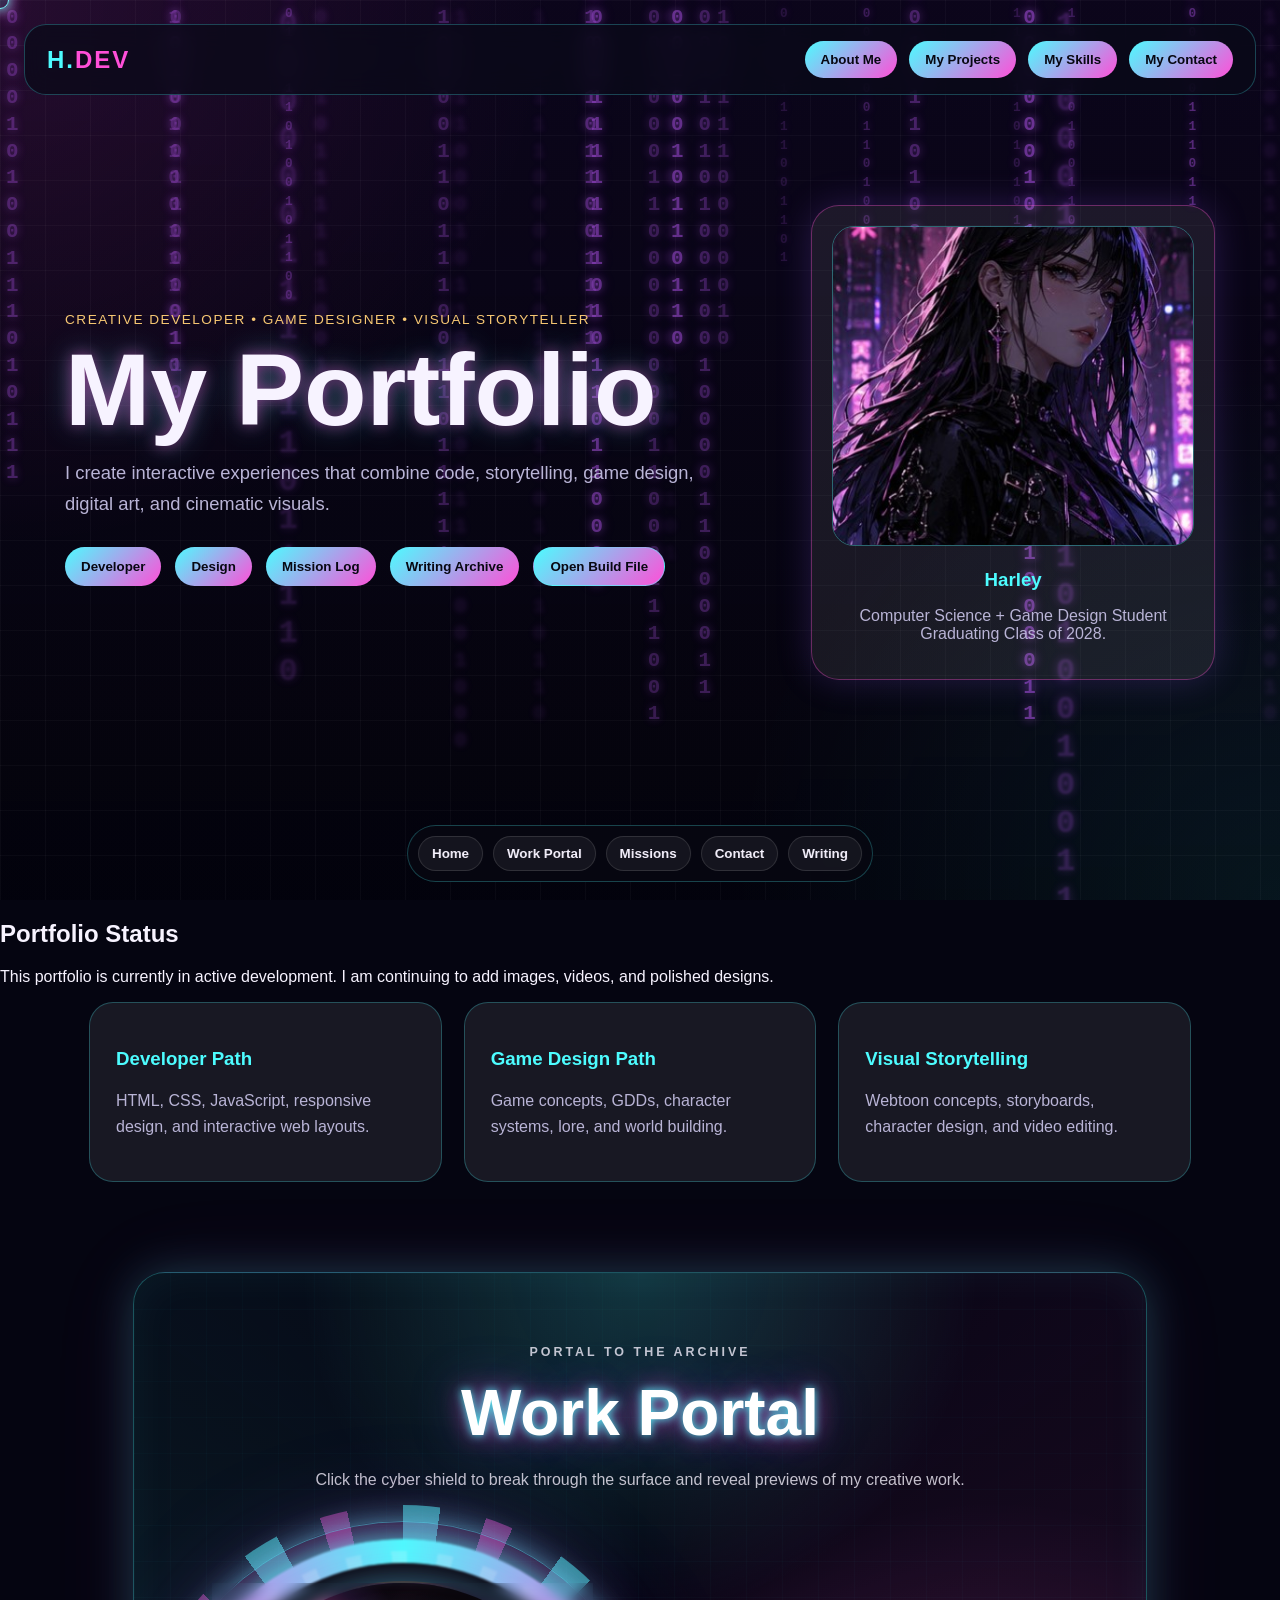
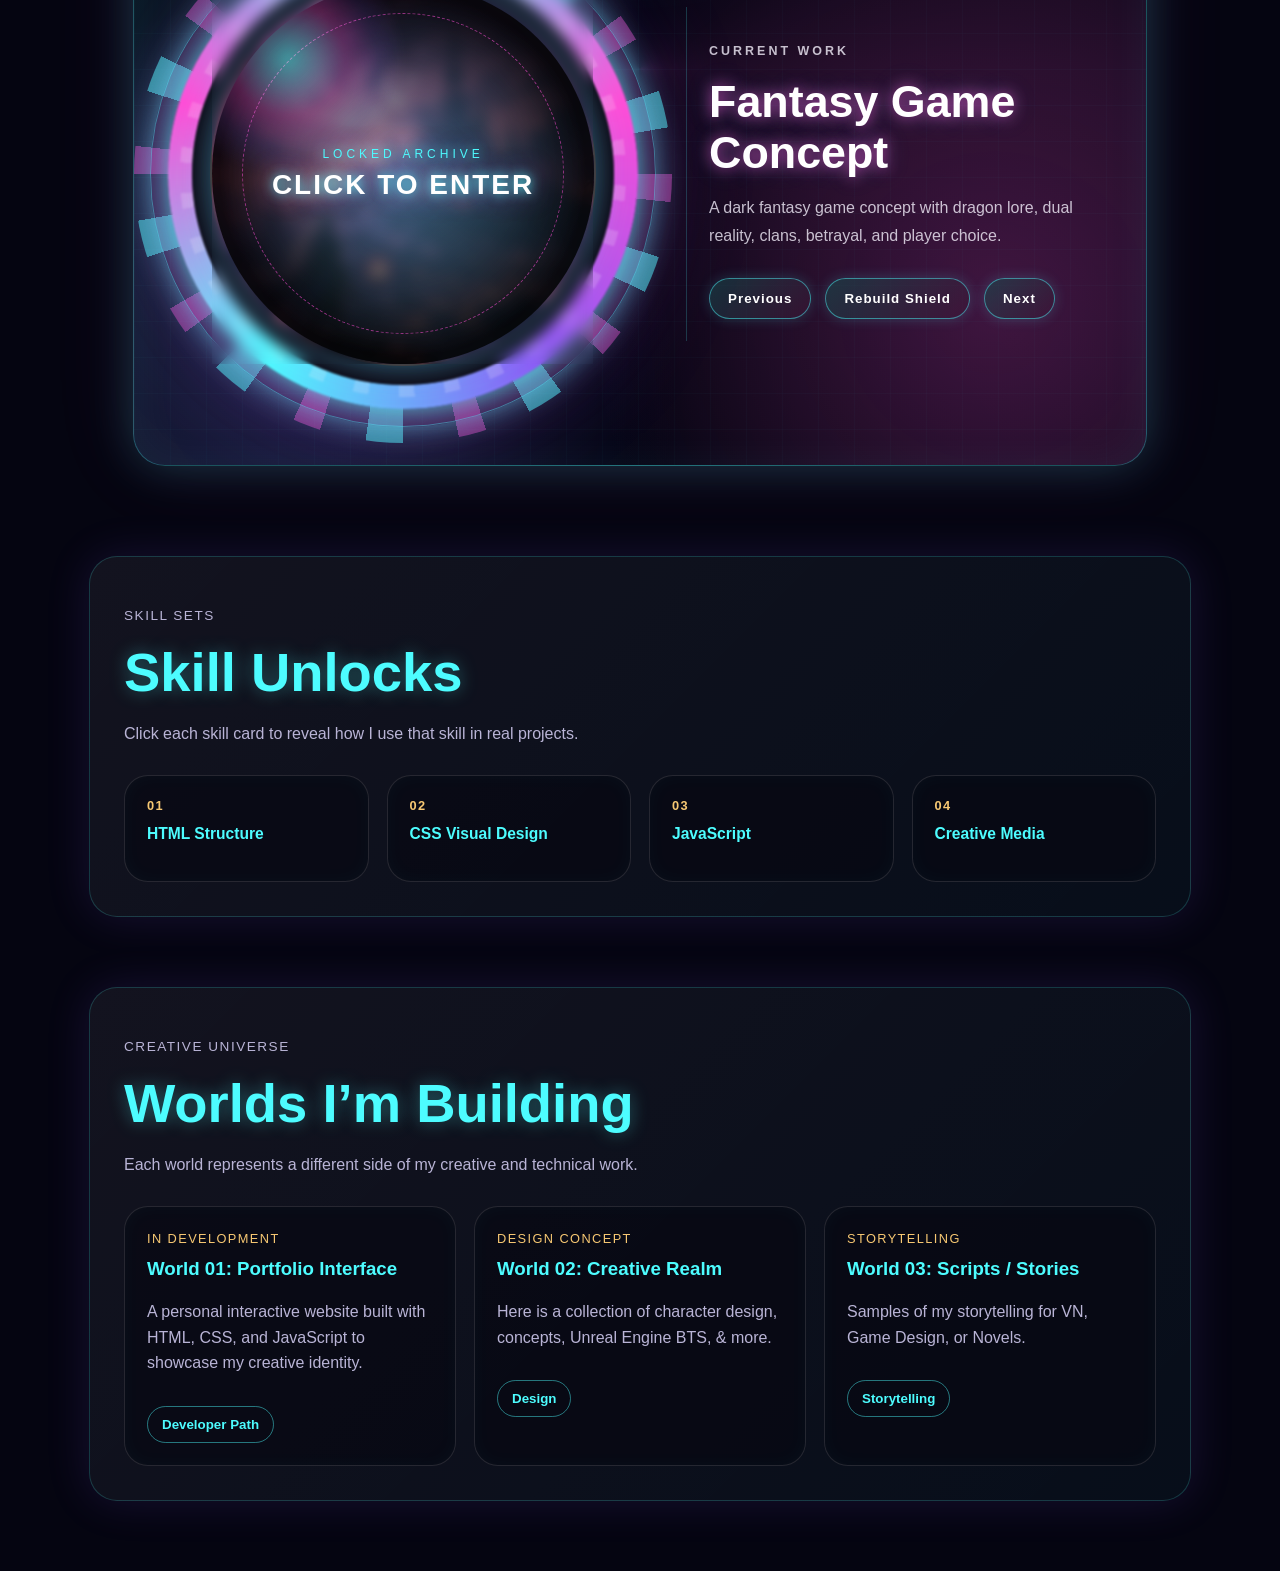
==== commit 7f3c33c0: "added project status I added a project status to indicate that this is still in development and not " ====
--- a/index.html
+++ b/index.html
@@ -11,12 +11,16 @@
 </head>
 
 <body>
+
 <!-- CYBER BACKGROUND -->
+	
 <div class="cyber-bg"></div>
 <div class="binary-overlay" id="binaryOverlay"></div>
 <div class="custom-cursor" id="customCursor"></div>
 <div class="cursor-trail" id="cursorTrail"></div>
+	
    <!-- LOADING SCREEN -->
+	
 <div class="loading-screen" id="loadingScreen">
   <div class="loading-box">
     <p class="loading-kicker">HARLEY.DEV SYSTEM</p>
@@ -76,7 +80,10 @@
       </div>
     </section>
   </header>
-  
+  <section class="project-status">
+	  <h2>Portfolio Status</h2>
+	  <p>This portfolio is currently in active development. I am continuing to add images, videos, and polished designs.</p>
+  </section>
   <main class="dashboard">
 
     <section class="portal-grid">
@@ -482,4 +489,4 @@
   <script src="case-terminal.js"></script>
   <script src="script.js"></script>
 </body>
-</html>+</html>
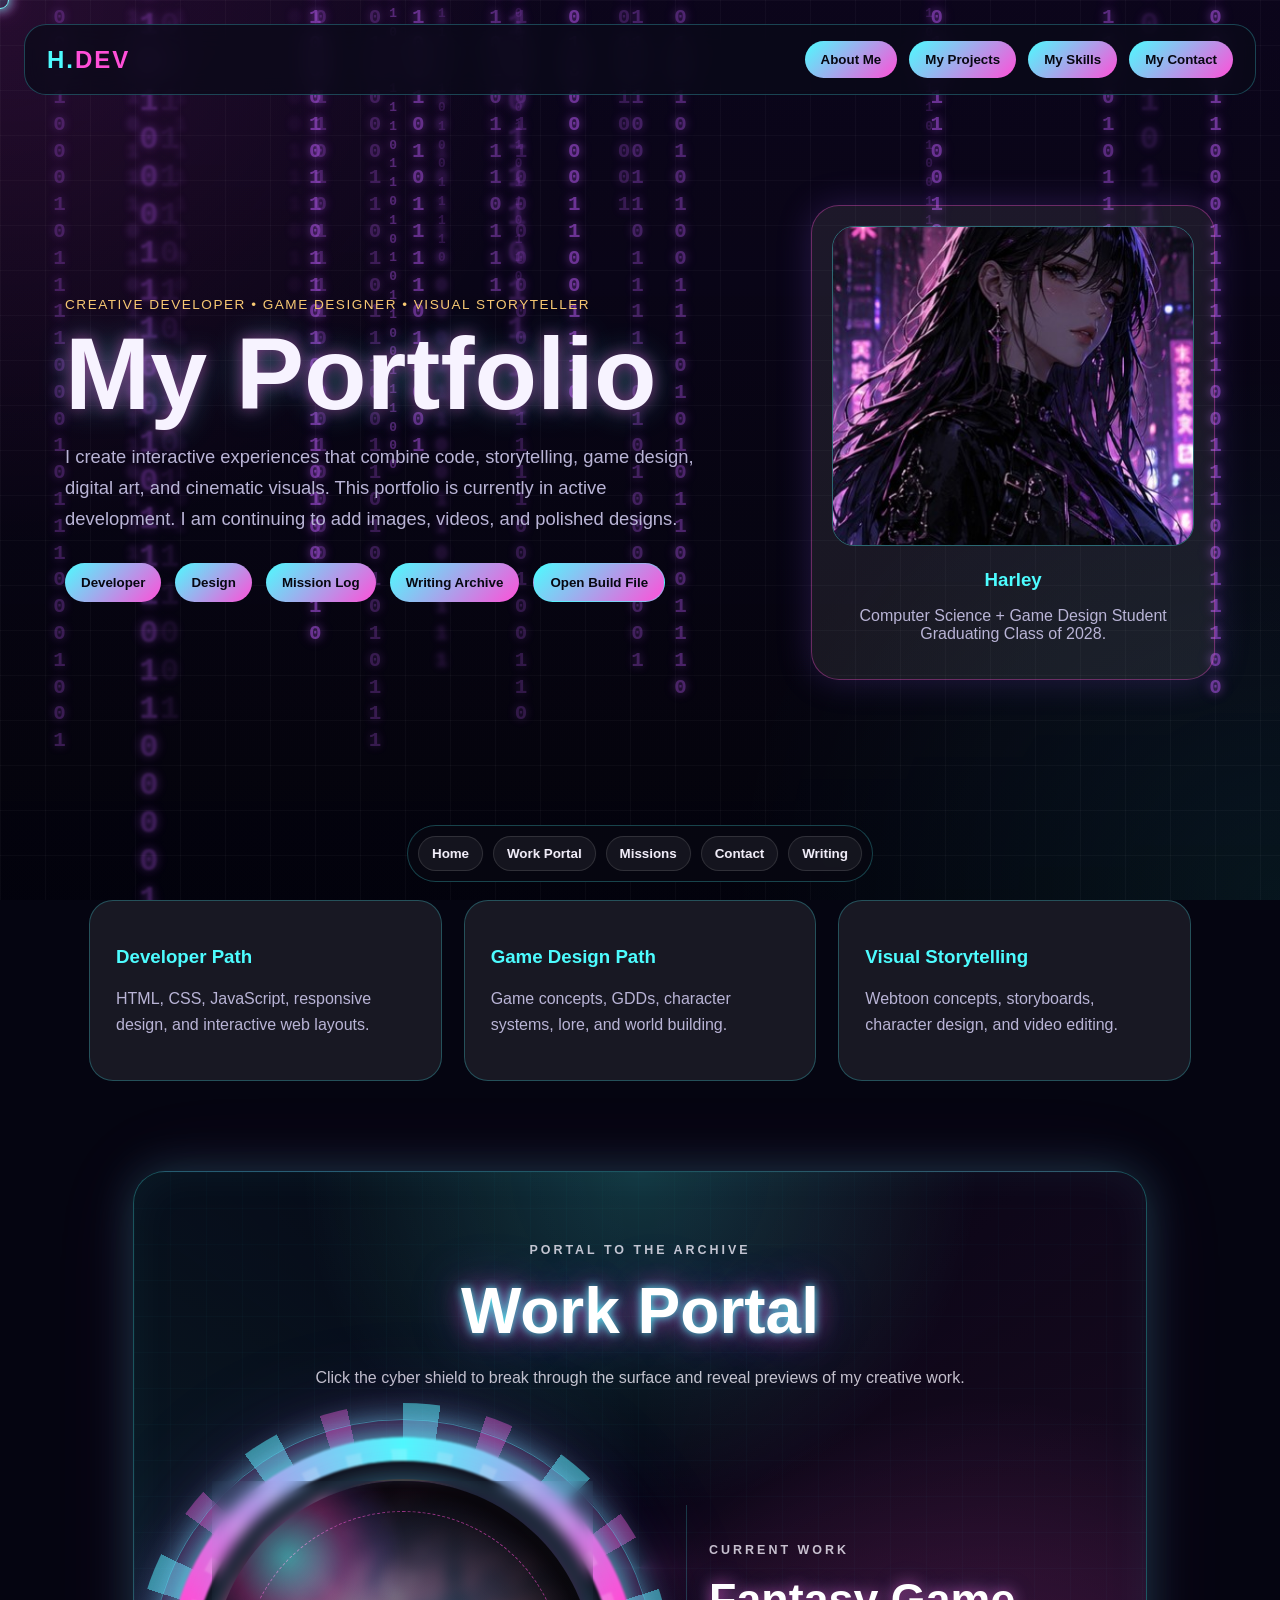
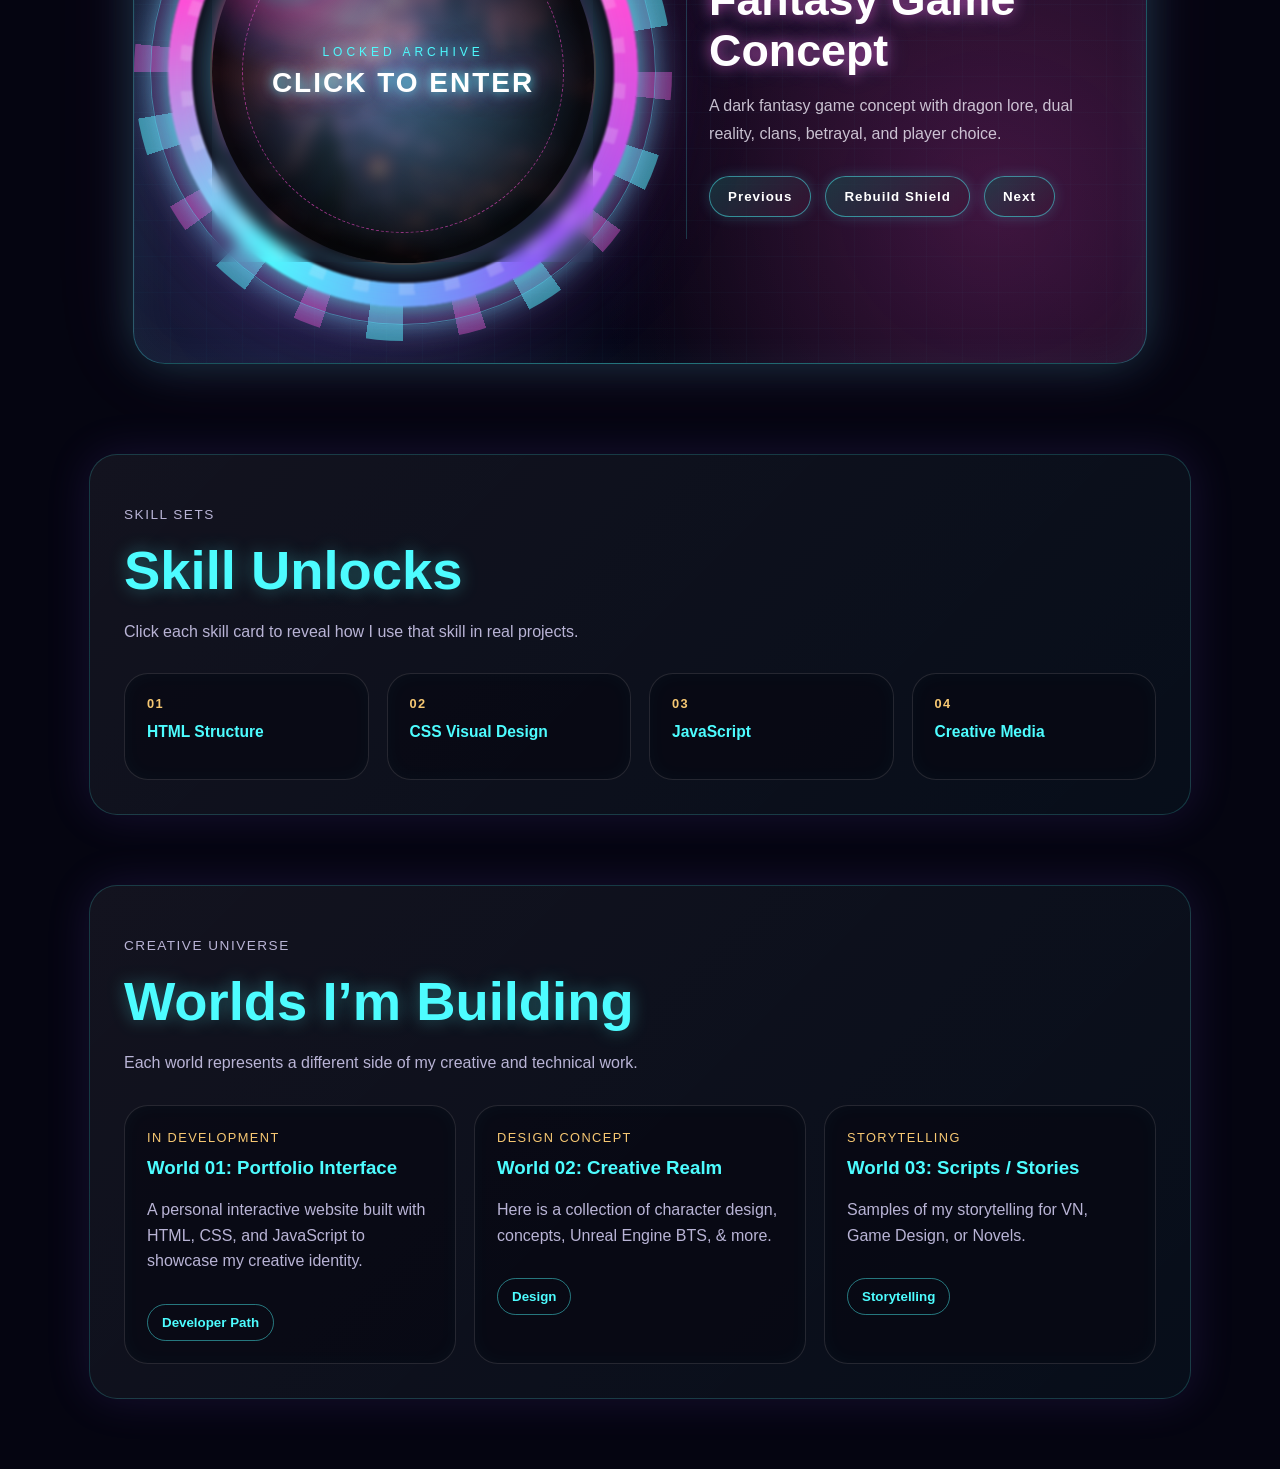
==== commit 3a45f387: "fixed project status in index.html" ====
--- a/index.html
+++ b/index.html
@@ -61,7 +61,8 @@
 
         <p class="intro">
           I create interactive experiences that combine code, storytelling,
-          game design, digital art, and cinematic visuals.
+          game design, digital art, and cinematic visuals. This portfolio is currently in active development.
+		  I am continuing to add images, videos, and polished designs.
         </p>
 
         <div class="main-buttons">
@@ -80,10 +81,7 @@
       </div>
     </section>
   </header>
-  <section class="project-status">
-	  <h2>Portfolio Status</h2>
-	  <p>This portfolio is currently in active development. I am continuing to add images, videos, and polished designs.</p>
-  </section>
+
   <main class="dashboard">
 
     <section class="portal-grid">
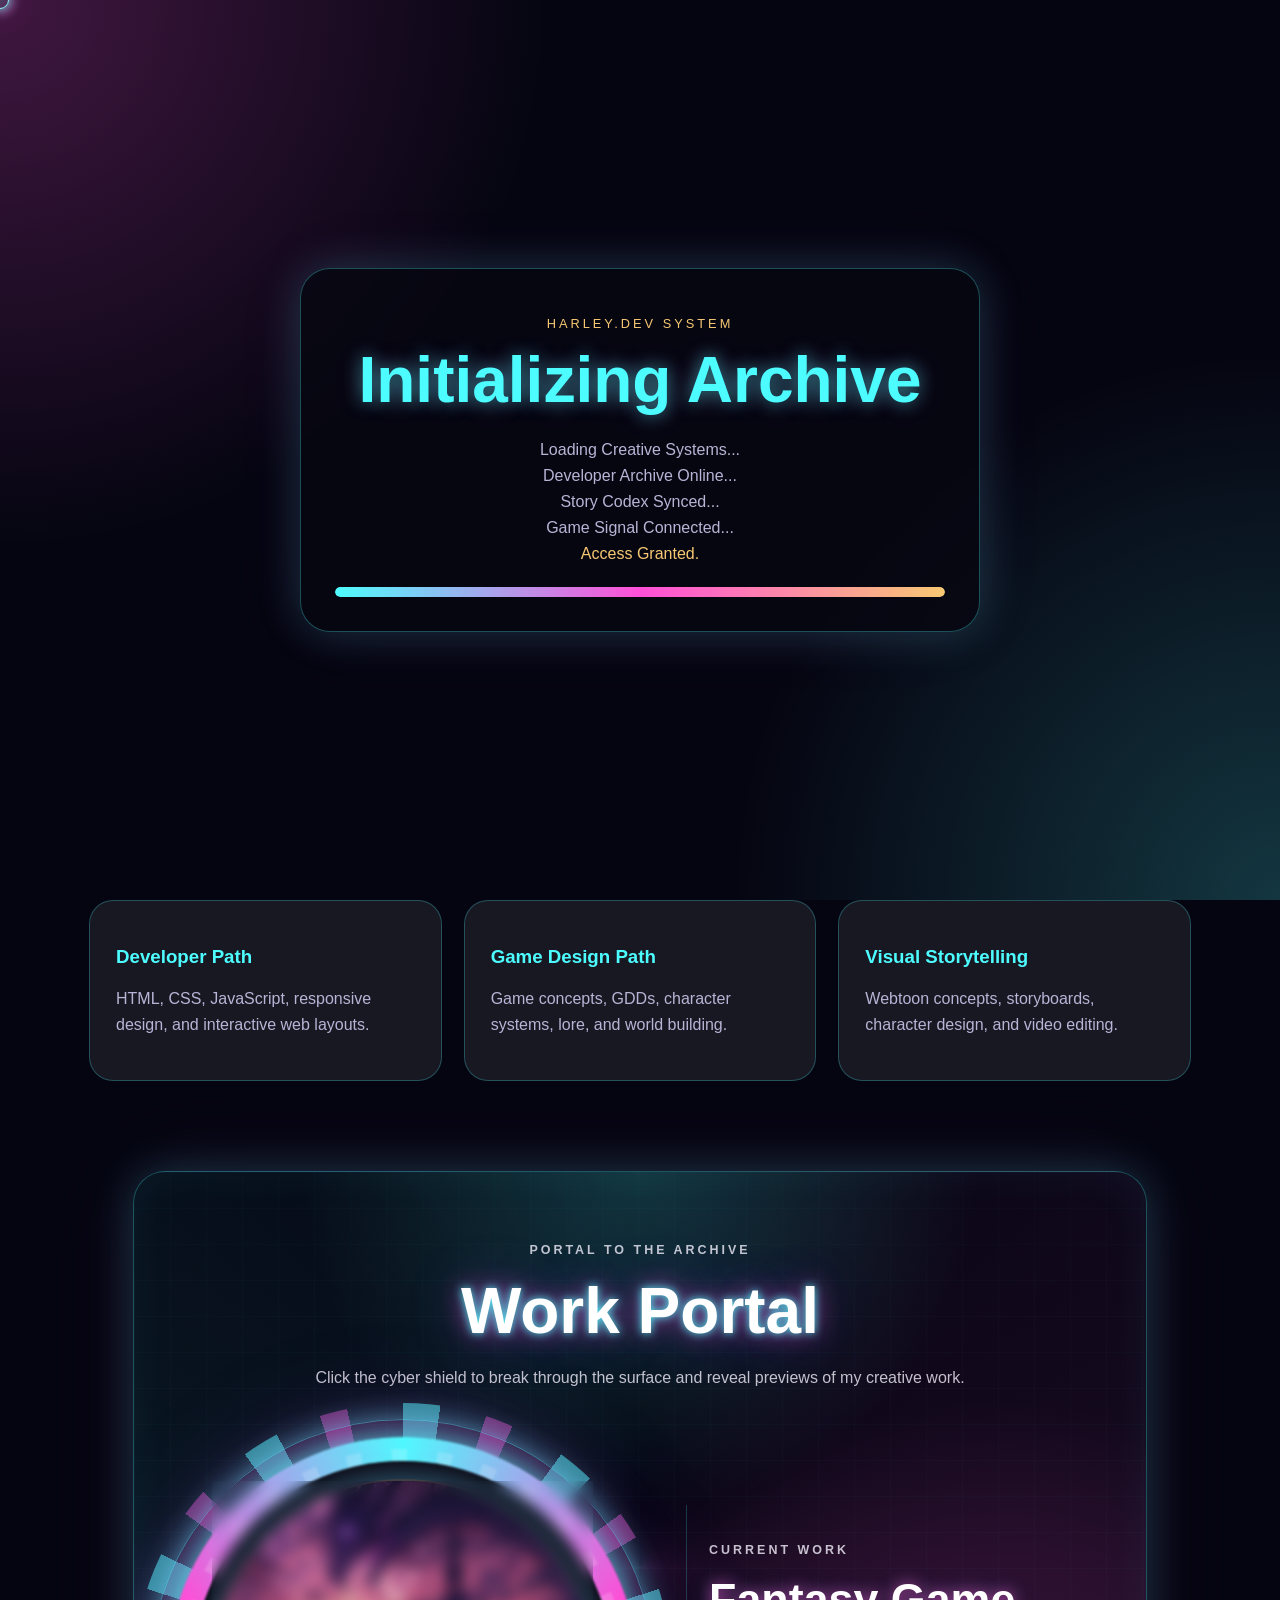
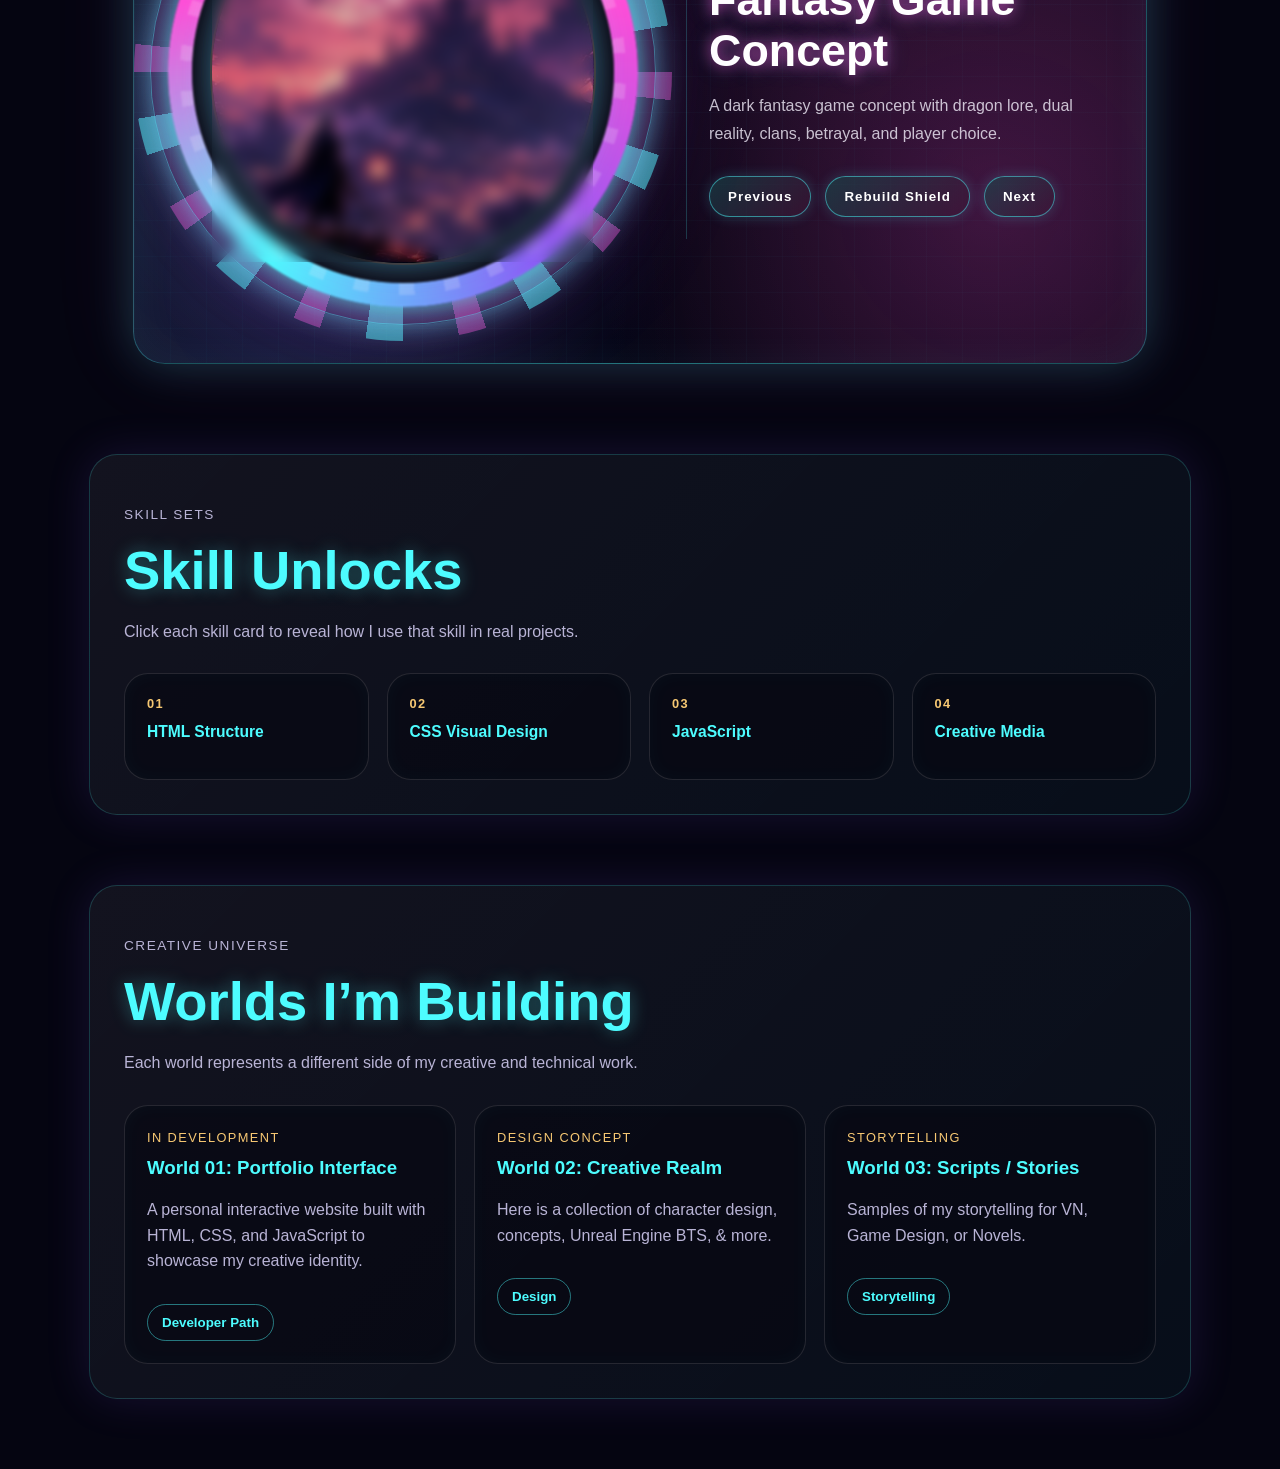
==== commit 9298e562: "updated contact info in index.html" ====
--- a/index.html
+++ b/index.html
@@ -246,7 +246,7 @@
 
     <p>
       Hi, I’m Harley. I’m a double major in Computer Science and Game Design.
-	  Graduating class of 2028 with a Bachelors of Game Development.
+	  Graduating class of 2028 with a Bachelor's of Game Development.
       My creative style blends cyberpunk visuals, fantasy storytelling,
       interactive design, and cinematic presentation.
     </p>
@@ -408,7 +408,7 @@
 
     <h2>Contact Me</h2>
 
-    <p>Email: theharlowjune@gmail.com</p>
+    <p>Email: harley.huggins@student.swic.edu</p>
     <p>GitHub: github.com/Harleyjeanhuggins</p>
     <p>LinkedIn: linkedin.com/in/harleyhuggins96</p>
   </section>
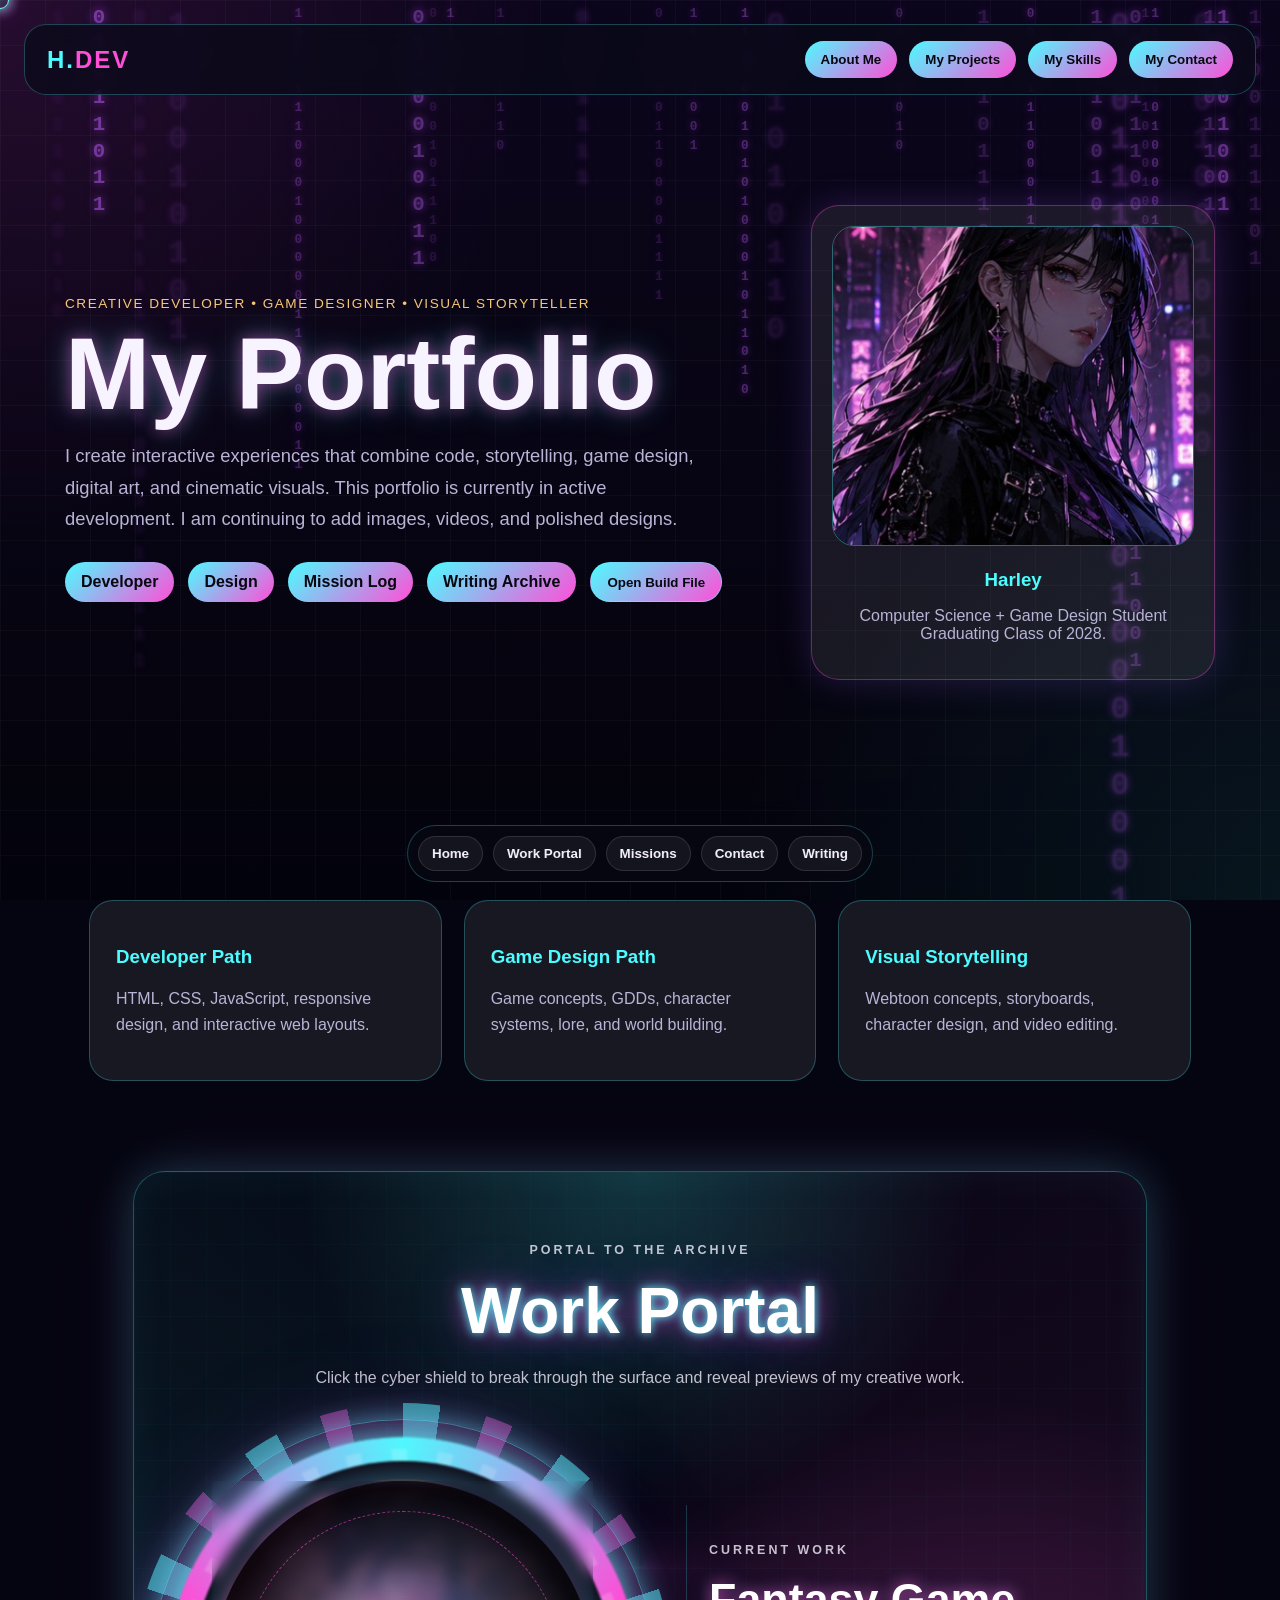
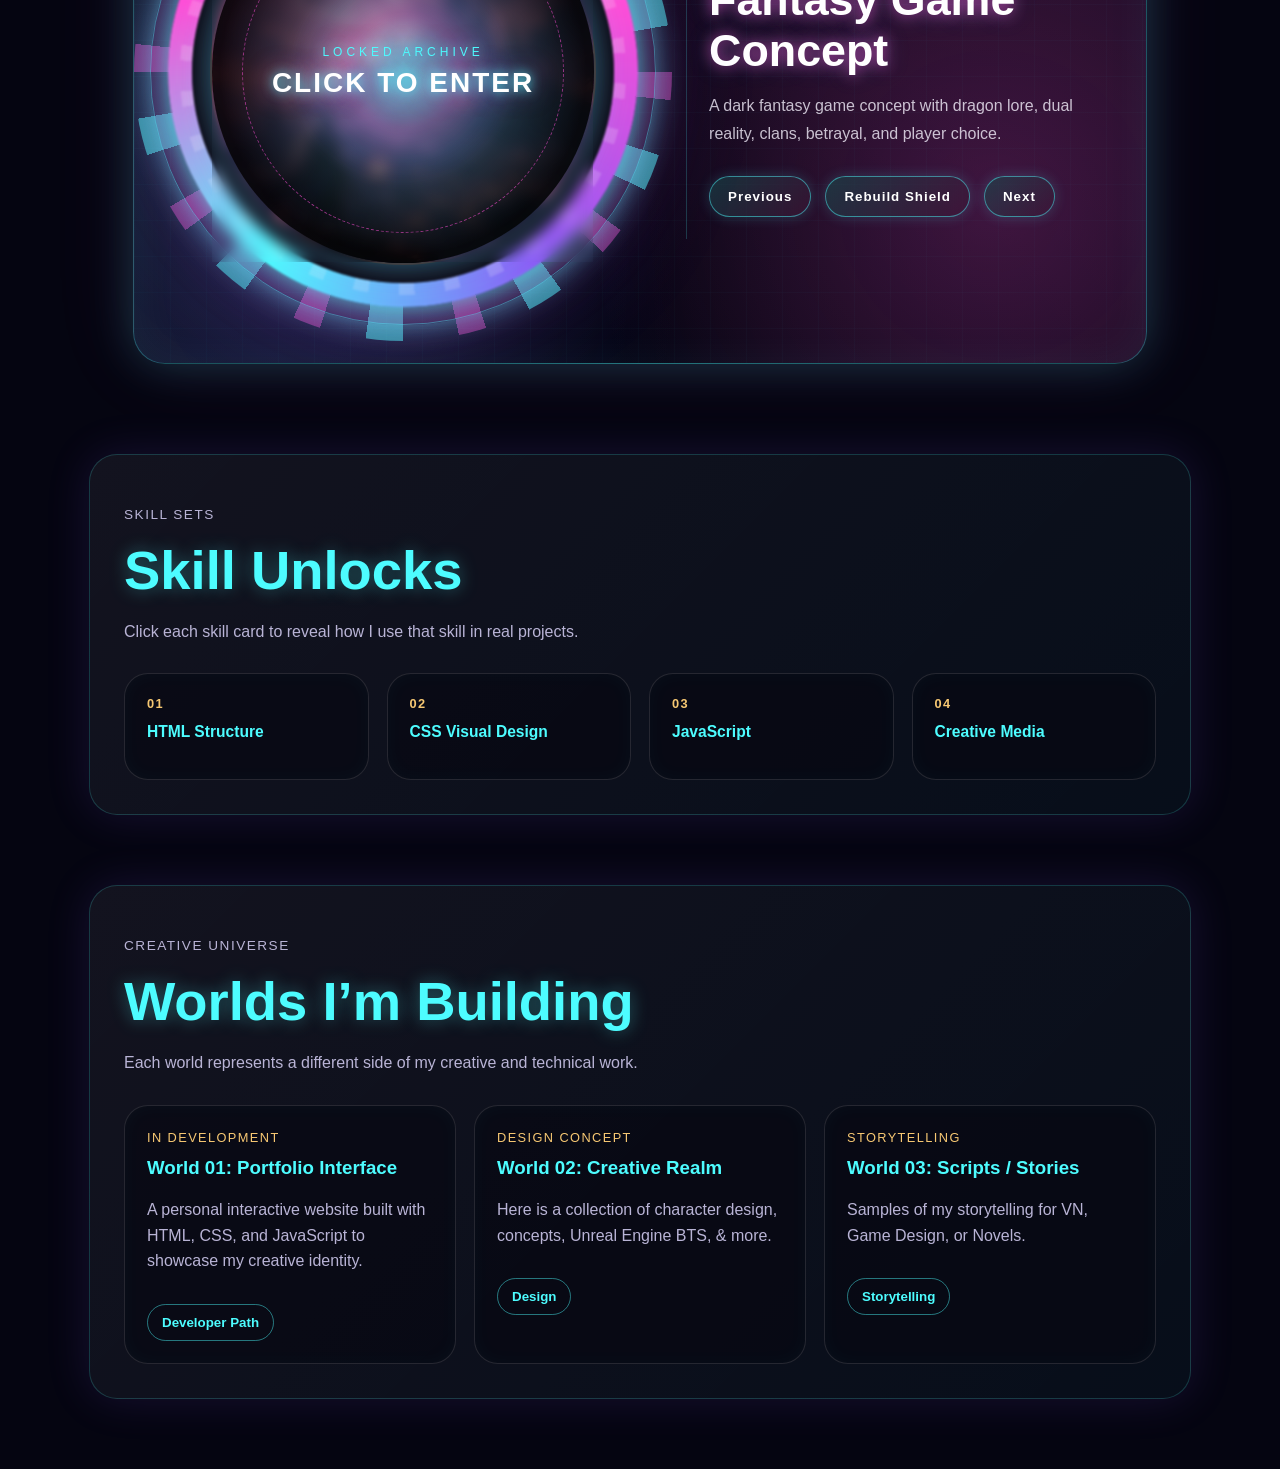
==== commit 47113fcc: "Updated navigation in index.html" ====
--- a/index.html
+++ b/index.html
@@ -45,12 +45,12 @@
     <nav class="navbar">
       <h2 class="logo">H.<span>DEV</span></h2>
 
-      <div class="nav-links">
-        <button onclick="openPanel('aboutPanel')">About Me</button>
-        <button onclick="openPanel('projectsPanel')">My Projects</button>
-        <button onclick="openPanel('skillsPanel')">My Skills</button>
-        <button onclick="openPanel('contactPanel')">My Contact</button>
-      </div>
+    <div class="nav-links">
+      <button type="button" onclick="openPanel('aboutPanel')">About Me</button>
+ 	  <button type="button" onclick="openPanel('projectsPanel')">My Projects</button>
+  	  <button type="button" onclick="openPanel('skillsPanel')">My Skills</button>
+      <button type="button" onclick="openPanel('contactPanel')">My Contact</button>
+    </div>
     </nav>
 
     <section class="hero-content">
@@ -66,12 +66,14 @@
         </p>
 
         <div class="main-buttons">
-          <button onclick="window.location.href='developer.html'">Developer</button>
-          <button onclick="window.location.href='game.html'">Design</button>
-          <button onclick="window.location.href='mission.html'">Mission Log</button>
-		  <button onclick="window.location.href='writing.html'">Writing Archive</button>
-		  <button class="case-terminal-button" onclick="openCaseStudy('home')">Open Build File</button>
-        </div>
+  <a href="developer.html" class="nav-button">Developer</a>
+  <a href="game.html" class="nav-button">Design</a>
+  <a href="mission.html" class="nav-button">Mission Log</a>
+  <a href="writing.html" class="nav-button">Writing Archive</a>
+  <button class="case-terminal-button" type="button" onclick="openCaseStudy('home')">
+    Open Build File
+  </button>
+</div>
       </div>
 
       <div class="hero-card">
--- a/style.css
+++ b/style.css
@@ -775,6 +775,8 @@
 }
 
 .portal-viewer {
+  --mouse-x: 50%;
+  --mouse-y: 50%;
   width: 82%;
   height: 82%;
   border-radius: 50%;
@@ -788,10 +790,6 @@
     inset 0 0 65px rgba(77, 252, 255, 0.1),
     0 0 35px rgba(77, 252, 255, 0.42),
     0 0 75px rgba(255, 79, 216, 0.16);
-	.portal-viewer {
-  --mouse-x: 50%;
-  --mouse-y: 50%;
-}
 }
 
 .portal-viewer::before {
@@ -1554,4 +1552,51 @@
 .expansion-section {
   position: relative;
   z-index: 2;
-}+}
+.nav-button {
+  display: inline-block;
+  background: linear-gradient(135deg, var(--cyan), var(--pink));
+  color: #080812;
+  padding: 11px 16px;
+  border-radius: 999px;
+  text-decoration: none;
+  font-weight: bold;
+  transition: 0.3s;
+}
+
+.nav-button:hover,
+.nav-button:focus-visible {
+  transform: translateY(-3px);
+  box-shadow: 0 0 22px rgba(77, 252, 255, 0.45);
+  outline: 2px solid var(--gold);
+  outline-offset: 4px;
+}
+body.panel-open {
+  overflow: hidden;
+}
+
+.side-panel {
+  z-index: 100;
+}
+
+.side-panel.active {
+  right: 0;
+}
+
+.floating-menu {
+  z-index: 90;
+}
+
+.modal-overlay {
+  z-index: 200;
+}
+
+.case-terminal-modal {
+  z-index: 300;
+}
+button:focus-visible,
+a:focus-visible {
+  outline: 2px solid var(--gold);
+  outline-offset: 4px;
+  box-shadow: 0 0 18px rgba(247, 200, 115, 0.45);
+}
--- a/case-terminal.css
+++ b/case-terminal.css
@@ -167,4 +167,10 @@
   .case-terminal-box {
     padding: 22px;
   }
-}+}
+button:focus-visible,
+a:focus-visible {
+  outline: 2px solid var(--gold);
+  outline-offset: 4px;
+  box-shadow: 0 0 18px rgba(247, 200, 115, 0.45);
+}
